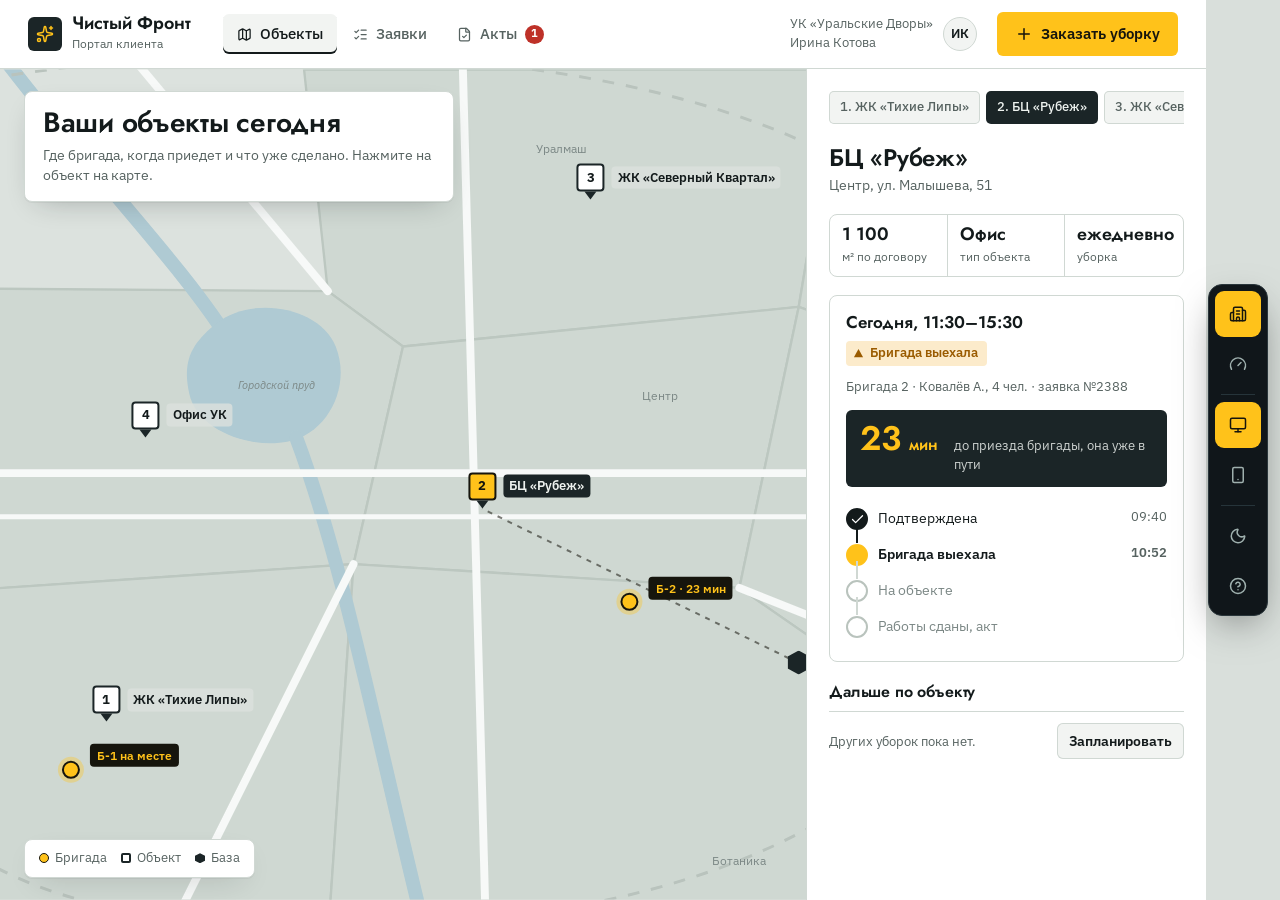
==== chisty-front/index.html @ 35109257 "Demo: Чистый Фронт (портал клиента и диспетчерская) Co-Authored-By: Claude Opus 5.5 <noreply@anthrop" ====
<!doctype html>
<html lang="ru">
<head>
<meta charset="utf-8">
<meta name="viewport" content="width=device-width,initial-scale=1,viewport-fit=cover">
<title>Чистый Фронт — портал и диспетчерская</title>
<meta name="description" content="Демо: портал клиента и диспетчерская клининговой компании. Данные вымышлены.">
<meta name="robots" content="noindex">
<link rel="preconnect" href="https://fonts.googleapis.com"><link rel="preconnect" href="https://fonts.gstatic.com" crossorigin>
<link rel="stylesheet" href="https://fonts.googleapis.com/css2?family=Jost:wght@400;500;600;700&family=IBM+Plex+Sans:wght@400;500;600;700&display=swap">
<style>
:root{
  --bg:#E6EAE7;--bg2:#D9DFDB;--surf:#FFFFFF;--surf2:#F2F4F2;--line:#D0D8D3;--line2:#B9C3BD;
  --ink:#131A1B;--ink2:#566260;--ink3:#7C8886;
  --brand:#1B2527;--brandInk:#EEF2EF;--brand2:#2A3638;
  --act:#FFC21A;--actH:#FFB000;--actInk:#16150D;
  --ok:#127A52;--okBg:#DDF1E7;--warn:#9A5B00;--warnBg:#FCEBCB;--bad:#BE3128;--badBg:#F9DFDC;--info:#2457C5;--infoBg:#DFE8FA;
  --land:#DCE2DE;--dist:#CFD8D2;--distLine:#BCC7C0;--water:#AFCAD3;--road:#F7F9F8;--pin:#1B2527;
  --sh:0 1px 0 rgba(19,26,27,.05),0 10px 30px -14px rgba(19,26,27,.32);
  --r:8px;--fd:'Jost','Trebuchet MS',system-ui,sans-serif;--fb:'IBM Plex Sans','Segoe UI',system-ui,sans-serif;
  color-scheme:light;
}
@media (prefers-color-scheme:dark){:root:not([data-theme="light"]){
  --bg:#0C1112;--bg2:#070A0B;--surf:#141B1D;--surf2:#1A2326;--line:#263235;--line2:#34434A;
  --ink:#E8EDEB;--ink2:#9BA8A6;--ink3:#73817F;--brand:#1E2A2D;--brandInk:#EEF2EF;--brand2:#2B393C;
  --okBg:#123527;--ok:#4FCB95;--warnBg:#3A2A0E;--warn:#F2B24B;--badBg:#3D1714;--bad:#FF7A70;--infoBg:#14254A;--info:#82A6FF;
  --land:#141D1F;--dist:#18232A;--distLine:#26343B;--water:#1D3D49;--road:#23323A;--pin:#E8EDEB;
  --sh:0 1px 0 rgba(0,0,0,.3),0 12px 30px -14px rgba(0,0,0,.7);color-scheme:dark}}
:root[data-theme="dark"]{
  --bg:#0C1112;--bg2:#070A0B;--surf:#141B1D;--surf2:#1A2326;--line:#263235;--line2:#34434A;
  --ink:#E8EDEB;--ink2:#9BA8A6;--ink3:#73817F;--brand:#1E2A2D;--brandInk:#EEF2EF;--brand2:#2B393C;
  --okBg:#123527;--ok:#4FCB95;--warnBg:#3A2A0E;--warn:#F2B24B;--badBg:#3D1714;--bad:#FF7A70;--infoBg:#14254A;--info:#82A6FF;
  --land:#141D1F;--dist:#18232A;--distLine:#26343B;--water:#1D3D49;--road:#23323A;--pin:#E8EDEB;
  --sh:0 1px 0 rgba(0,0,0,.3),0 12px 30px -14px rgba(0,0,0,.7);color-scheme:dark}
*{box-sizing:border-box}
html,body{margin:0;height:100%}
body{background:var(--bg2);color:var(--ink);font:400 15px/1.45 var(--fb);-webkit-font-smoothing:antialiased;font-variant-numeric:tabular-nums}
button,input,select,textarea{font:inherit;color:inherit}
button{cursor:pointer;border:0;background:none;padding:0}
.i{width:18px;height:18px;flex:none;stroke:currentColor;fill:none;stroke-width:2;stroke-linecap:round;stroke-linejoin:round}
.i.s{width:15px;height:15px}.i.l{width:22px;height:22px}
h1,h2,h3{font-family:var(--fd);font-weight:600;margin:0;letter-spacing:-.01em;text-wrap:balance}
:focus-visible{outline:2px solid var(--info);outline-offset:2px}

/* stage & frame */
.stage{position:fixed;inset:0;display:grid;place-items:center;background:var(--bg2)}
@media (min-width:761px){.stage{padding-right:74px}}
.app{position:relative;container-type:inline-size;background:var(--bg);overflow:hidden;display:grid;grid-template-rows:auto 1fr auto;width:100%;height:100%}
.stage.phone .app{width:390px;height:min(800px,calc(100vh - 40px));border-radius:38px;border:10px solid #0A0E0F;box-shadow:0 30px 80px -30px rgba(0,0,0,.6)}
.phcap{position:absolute;left:max(24px,calc(50% - 470px));top:50%;transform:translateY(-50%);width:230px;color:var(--ink2);font-size:14px;display:none}
.stage.phone .phcap{display:block}
.phcap b{display:block;font:600 22px/1.15 var(--fd);color:var(--ink);margin-bottom:8px}
@media (max-width:1100px){.phcap{display:none!important}}
.scr{overflow:auto;min-height:0;overscroll-behavior:contain}
.view{animation:fadeIn .22s ease both}
@keyframes fadeIn{from{opacity:0}to{opacity:1}}

/* header */
.hd{display:flex;align-items:center;gap:20px;padding:12px 28px;background:var(--surf);border-bottom:1px solid var(--line);min-width:0}
.logo{display:flex;align-items:center;gap:10px;min-width:0}
.logo .mk{width:34px;height:34px;border-radius:6px;background:var(--brand);color:var(--act);display:grid;place-items:center;flex:none}
.logo b{font:600 18px/1 var(--fd);display:block;white-space:nowrap}
.logo span{font-size:12px;color:var(--ink2);white-space:nowrap}
.nav{display:flex;gap:2px;margin-left:12px}
.nav button{padding:9px 14px;border-radius:6px;color:var(--ink2);font-weight:500;display:flex;gap:8px;align-items:center;transition:background .15s,color .15s}
.nav button:hover{background:var(--surf2);color:var(--ink)}
.nav button.on{color:var(--ink);background:var(--surf2);box-shadow:inset 0 -2px 0 var(--ink)}
.bdg{min-width:19px;height:19px;padding:0 5px;border-radius:10px;background:var(--bad);color:#fff;font-size:11px;font-weight:700;display:inline-grid;place-items:center}
.sp{flex:1}
.who{display:flex;align-items:center;gap:10px;font-size:13px;color:var(--ink2);white-space:nowrap}
.ava{width:34px;height:34px;border-radius:50%;background:var(--surf2);border:1px solid var(--line);display:grid;place-items:center;font-weight:600;color:var(--ink);font-size:13px}

/* buttons */
.btn{display:inline-flex;align-items:center;justify-content:center;gap:8px;min-height:44px;padding:0 18px;border-radius:6px;font-weight:600;transition:transform .12s,background .15s,box-shadow .15s;white-space:nowrap}
.btn:active{transform:scale(.97)}
.btn.y{background:var(--act);color:var(--actInk)}.btn.y:hover{background:var(--actH)}
.btn.d{background:var(--brand);color:var(--brandInk)}.btn.d:hover{background:var(--brand2)}
.btn.g{background:var(--surf2);color:var(--ink);box-shadow:inset 0 0 0 1px var(--line)}.btn.g:hover{box-shadow:inset 0 0 0 1px var(--line2)}
.btn.sm{min-height:36px;padding:0 12px;font-size:14px}
.btn[disabled]{opacity:.45;pointer-events:none}

/* status */
.st{display:inline-flex;align-items:center;gap:6px;font-size:13px;font-weight:600;padding:3px 9px 3px 7px;border-radius:4px;white-space:nowrap}
.st svg{width:11px;height:11px}
.st.new{background:var(--infoBg);color:var(--info)}.st.confirmed{background:var(--surf2);color:var(--ink);box-shadow:inset 0 0 0 1px var(--line)}
.st.enroute{background:var(--warnBg);color:var(--warn)}.st.onsite{background:var(--warnBg);color:var(--warn)}
.st.act{background:var(--badBg);color:var(--bad)}.st.closed{background:var(--okBg);color:var(--ok)}

/* portal: map split */
.pm{display:grid;grid-template-columns:minmax(0,1fr) 400px;height:100%;min-height:0}
.mapw{position:relative;min-width:0;overflow:hidden;background:var(--land)}
.maphd{position:absolute;left:24px;top:22px;right:24px;display:flex;gap:16px;align-items:flex-start;pointer-events:none}
.maphd .t{background:var(--surf);border:1px solid var(--line);border-radius:var(--r);padding:16px 18px;box-shadow:var(--sh);pointer-events:auto;max-width:430px}
.maphd h1{font-size:28px;line-height:1.1}
.maphd p{margin:6px 0 0;color:var(--ink2);font-size:14px}
.legend{position:absolute;left:24px;bottom:22px;display:flex;gap:14px;background:var(--surf);border:1px solid var(--line);border-radius:var(--r);padding:9px 14px;font-size:13px;color:var(--ink2);box-shadow:var(--sh)}
.legend i{display:inline-block;width:10px;height:10px;margin-right:6px;vertical-align:-1px}
.mapw{container-type:size}
.mapin{position:absolute;left:50%;top:50%;width:max(100cqw,calc(100cqh * 600 / 420));aspect-ratio:600/420;transform:translate(-50%,-50%)}
.mapin svg.map{position:absolute;inset:0;width:100%;height:100%}
.ovl{position:absolute;inset:0}
.dl{position:absolute;transform:translate(-50%,-50%);font-size:12px;color:var(--ink3);white-space:nowrap;pointer-events:none}
.dl.it{font-style:italic;font-size:11px}
.base{position:absolute;transform:translate(-11px,-50%);display:flex;align-items:center;gap:6px;font-size:12px;font-weight:600;color:var(--ink2);pointer-events:none}
.base i{width:22px;height:24px;background:var(--pin);clip-path:polygon(50% 0,100% 25%,100% 75%,50% 100%,0 75%,0 25%)}
.pin{position:absolute;transform:translate(-14px,-100%);display:flex;align-items:center;gap:7px;padding-bottom:8px}
.pin::after{content:"";position:absolute;left:8px;bottom:0;border:6px solid transparent;border-top:8px solid var(--pin);border-bottom:0}
.pin .sq{width:28px;height:28px;border-radius:4px;background:var(--surf);border:2px solid var(--pin);display:grid;place-items:center;font-weight:700;font-size:13px;transition:background .15s,transform .15s}
.pin:hover .sq{transform:translateY(-2px)}
.pin .lbl{font-size:13px;font-weight:600;color:var(--ink);background:color-mix(in srgb,var(--land) 80%,transparent);padding:2px 6px;border-radius:4px;white-space:nowrap}
.pin.on .sq{background:var(--act);border-color:#16150D;color:#16150D}
.pin.on .lbl{background:var(--brand);color:var(--brandInk)}
.intro .pin{animation:drop .5s var(--d) cubic-bezier(.2,1.4,.4,1) both}
@keyframes drop{from{opacity:0;transform:translate(-14px,calc(-100% - 18px))}to{opacity:1;transform:translate(-14px,-100%)}}
.brg{position:absolute;transform:translate(-50%,-50%);display:flex;align-items:center;gap:6px;transition:left 1s linear,top 1s linear;z-index:2;pointer-events:none}
.brg i{width:18px;height:18px;border-radius:50%;background:var(--act);border:2px solid #16150D;box-shadow:0 0 0 4px color-mix(in srgb,var(--act) 35%,transparent)}
.brg b{background:#16150D;color:#FFC21A;font-size:12px;font-weight:600;padding:3px 7px;border-radius:4px;white-space:nowrap;transform:translate(4px,-14px)}
.route{stroke:#16150D;stroke-width:2;stroke-dasharray:5 6;fill:none;opacity:.55}
:root[data-theme="dark"] .route{stroke:#FFC21A}
@media (prefers-color-scheme:dark){:root:not([data-theme="light"]) .route{stroke:#FFC21A}}
.side{background:var(--surf);border-left:1px solid var(--line);overflow:auto;min-height:0;padding:22px 22px 28px;display:flex;flex-direction:column;gap:18px}
.intro .side{animation:slideIn .6s .15s cubic-bezier(.2,.8,.2,1) both}
@keyframes slideIn{from{opacity:0;transform:translateX(24px)}to{opacity:1;transform:none}}
.objtabs{display:flex;gap:6px;overflow-x:auto;padding-bottom:2px;scrollbar-width:none}
.objtabs button{flex:none;padding:7px 11px;border-radius:5px;font-size:13px;font-weight:500;background:var(--surf2);color:var(--ink2);box-shadow:inset 0 0 0 1px var(--line)}
.objtabs button.on{background:var(--brand);color:var(--brandInk);box-shadow:none}
.ob h2{font-size:24px;line-height:1.15}
.ob .ad{color:var(--ink2);font-size:14px;margin-top:4px}
.facts{display:grid;grid-template-columns:repeat(3,minmax(0,1fr));border:1px solid var(--line);border-radius:var(--r);overflow:hidden}
.facts div{padding:10px 12px;border-right:1px solid var(--line)}.facts div:last-child{border-right:0}
.facts b{display:block;font:600 18px/1.1 var(--fd)}.facts span{font-size:12px;color:var(--ink2)}
.visit{border:1px solid var(--line);border-radius:var(--r);padding:16px}
.visit .top{display:flex;justify-content:space-between;align-items:center;gap:8px 10px;margin-bottom:12px;flex-wrap:wrap}
.visit .when{font:600 17px/1.2 var(--fd);white-space:nowrap}
.visit .brig{font-size:13px;color:var(--ink2);margin-bottom:14px}
.eta{display:flex;align-items:baseline;gap:8px;background:var(--brand);color:var(--brandInk);border-radius:6px;padding:12px 14px;margin-bottom:14px}
.eta b{font:600 34px/1 var(--fd);color:var(--act);white-space:nowrap}.eta em{font:600 16px var(--fd);font-style:normal;color:var(--act);margin-right:8px}.eta span{font-size:13px;opacity:.85}
.steps{list-style:none;margin:0;padding:0;display:grid;gap:0}
.steps li{display:grid;grid-template-columns:22px 1fr auto;gap:10px;align-items:start;padding:7px 0;position:relative;font-size:14px;color:var(--ink3)}
.steps li:not(:last-child)::before{content:"";position:absolute;left:10px;top:24px;bottom:-6px;width:2px;background:var(--line)}
.steps li .dt{width:22px;height:22px;border-radius:50%;border:2px solid var(--line2);background:var(--surf);display:grid;place-items:center}
.steps li.done{color:var(--ink)}.steps li.done .dt{background:var(--ink);border-color:var(--ink);color:var(--surf)}
.steps li.done:not(:last-child)::before{background:var(--ink)}
.steps li.cur{color:var(--ink);font-weight:600}.steps li.cur .dt{border-color:var(--act);background:var(--act)}
.steps li time{font-size:13px;color:var(--ink2)}
.up h3{font-size:16px;margin-bottom:8px}
.row{display:flex;align-items:center;gap:12px;padding:11px 0;border-top:1px solid var(--line);font-size:14px}
.row .gr{flex:1;min-width:0}.row .gr b{display:block;font-weight:600}.row .gr span{color:var(--ink2);font-size:13px}

/* tables & pages */
.pg{padding:28px;max-width:1180px;margin:0 auto;display:flex;flex-direction:column;gap:20px}
.pg h1{font-size:30px}
.pg .sub{color:var(--ink2);margin-top:4px}
.card{background:var(--surf);border:1px solid var(--line);border-radius:var(--r)}
.tbl{width:100%;border-collapse:collapse;font-size:14px}
.tbl th{text-align:left;font-weight:500;color:var(--ink2);font-size:13px;padding:12px 16px;border-bottom:1px solid var(--line)}
.tbl td{padding:13px 16px;border-bottom:1px solid var(--line);vertical-align:middle}
.tbl tr:last-child td{border-bottom:0}
.tbl tbody tr{transition:background .15s}.tbl tbody tr:hover{background:var(--surf2)}
.tbl .num{text-align:right;white-space:nowrap}
.tw{overflow-x:auto}
.flash{animation:flash 2s ease}
@keyframes flash{0%,40%{background:color-mix(in srgb,var(--act) 38%,transparent)}100%{background:transparent}}
.acts{display:grid;gap:12px}
.actc{display:grid;grid-template-columns:auto minmax(0,1fr) auto;gap:16px;align-items:center;padding:16px 18px}
.actc .ic{width:44px;height:52px;border:1.5px solid var(--line2);border-radius:4px;display:grid;place-items:center;color:var(--ink2);position:relative;background:var(--surf2)}
.actc .ic::after{content:"";position:absolute;right:-1.5px;top:-1.5px;border:7px solid transparent;border-right-color:var(--surf);border-top-color:var(--surf)}
.actc b{font-weight:600}.actc .m{font-size:13px;color:var(--ink2)}
.acta{display:flex;gap:8px;flex-wrap:wrap;justify-content:flex-end}

/* drawer & modal */
.ov{position:absolute;inset:0;z-index:40;background:rgba(10,14,15,.42);animation:fadeIn .2s both;display:flex;justify-content:flex-end}
.ov.closing{animation:fadeOut .2s both}
@keyframes fadeOut{to{opacity:0}}
.dr{width:min(560px,100%);height:100%;background:var(--surf);display:grid;grid-template-rows:auto 1fr auto;animation:drIn .32s cubic-bezier(.2,.8,.2,1) both}
.ov.closing .dr{animation:drOut .2s both}
@keyframes drIn{from{transform:translateX(40px);opacity:.4}to{transform:none;opacity:1}}
@keyframes drOut{to{transform:translateX(40px);opacity:0}}
.drh{display:flex;align-items:center;gap:12px;padding:18px 22px;border-bottom:1px solid var(--line)}
.drh h2{font-size:21px;flex:1}
.x{width:40px;height:40px;border-radius:6px;display:grid;place-items:center;color:var(--ink2)}.x:hover{background:var(--surf2)}
.drb{overflow:auto;padding:20px 22px;display:flex;flex-direction:column;gap:20px;min-height:0}
.drf{padding:14px 22px;border-top:1px solid var(--line);display:flex;gap:12px;align-items:center;background:var(--surf)}
.drf .tot{flex:1;min-width:0}.drf .tot b{font:600 24px/1 var(--fd);display:block}.drf .tot span{font-size:12px;color:var(--ink2)}
.prog{display:flex;gap:6px;padding:0 22px 0;margin-top:-1px}
.prog i{flex:1;height:3px;background:var(--line);border-radius:2px}.prog i.on{background:var(--ink)}
.fl{display:block;font-size:13px;font-weight:600;margin-bottom:8px}
.fl em{font-style:normal;font-weight:400;color:var(--ink2)}
.chips{display:flex;flex-wrap:wrap;gap:8px}
.chip{padding:9px 13px;border-radius:6px;background:var(--surf2);box-shadow:inset 0 0 0 1px var(--line);font-size:14px;font-weight:500;min-height:40px;transition:background .15s,box-shadow .15s}
.chip.on{background:var(--brand);color:var(--brandInk);box-shadow:none}
.chip small{display:block;font-size:12px;font-weight:400;opacity:.75}
.types{display:grid;grid-template-columns:repeat(auto-fill,minmax(150px,1fr));gap:10px}
.ty{text-align:left;border-radius:var(--r);overflow:hidden;box-shadow:inset 0 0 0 1px var(--line);background:var(--surf);transition:box-shadow .15s,transform .15s}
.ty:hover{transform:translateY(-2px)}
.ty.on{box-shadow:inset 0 0 0 2px var(--ink)}
.ty svg{display:block;width:100%;height:84px}
.ty div{padding:8px 10px 10px}.ty b{display:block;font-size:14px}.ty span{font-size:12px;color:var(--ink2)}
.inp{width:100%;min-height:44px;padding:10px 12px;border-radius:6px;border:1px solid var(--line2);background:var(--surf);font-size:16px}
.inp.err{border-color:var(--bad)}
.er{color:var(--bad);font-size:13px;margin-top:6px}
.arow{display:grid;grid-template-columns:130px 1fr;gap:12px;align-items:center}
input[type=range]{width:100%;accent-color:var(--ink)}
.chk{display:flex;align-items:center;gap:10px;padding:10px 12px;border-radius:6px;box-shadow:inset 0 0 0 1px var(--line);font-size:14px;cursor:pointer}
.chk input{width:18px;height:18px;accent-color:var(--ink)}
.chk span{flex:1}.chk em{font-style:normal;color:var(--ink2);font-size:13px}
.calc{background:var(--surf2);border-radius:var(--r);padding:12px 14px;font-size:13px;color:var(--ink2);display:grid;gap:4px}
.calc div{display:flex;justify-content:space-between;gap:10px}.calc b{color:var(--ink);font-weight:600}
.slots{display:grid;grid-template-columns:repeat(auto-fill,minmax(118px,1fr));gap:8px}
.slot{padding:10px;border-radius:6px;box-shadow:inset 0 0 0 1px var(--line);text-align:left;background:var(--surf);transition:background .15s}
.slot b{display:block;font:600 17px/1.1 var(--fd)}.slot span{font-size:12px;color:var(--ink2)}
.slot.on{background:var(--brand);color:var(--brandInk);box-shadow:none}.slot.on span{color:var(--brandInk);opacity:.8}
.slot.few span{color:var(--warn);font-weight:600}.slot.on.few span{color:var(--act)}
.sum{border:1px solid var(--line);border-radius:var(--r);padding:4px 14px}
.sum div{display:flex;justify-content:space-between;gap:12px;padding:9px 0;border-bottom:1px solid var(--line);font-size:14px}.sum div:last-child{border:0}
.sum span{color:var(--ink2)}.sum b{text-align:right}
.ok{display:grid;place-items:center;text-align:center;gap:10px;padding:30px 10px}
.ok .big{width:64px;height:64px;border-radius:50%;background:var(--okBg);color:var(--ok);display:grid;place-items:center;animation:pop .45s cubic-bezier(.2,1.5,.4,1) both}
@keyframes pop{from{transform:scale(.4);opacity:0}to{transform:none;opacity:1}}
.ok h2{font-size:24px}.ok p{color:var(--ink2);margin:0;max-width:360px}
.md{margin:auto;width:min(520px,calc(100% - 32px));max-height:calc(100% - 40px);background:var(--surf);border-radius:12px;display:grid;grid-template-rows:auto 1fr auto;overflow:hidden;animation:mdIn .26s cubic-bezier(.2,.8,.2,1) both}
.ov.center{justify-content:center;align-items:center}
@keyframes mdIn{from{transform:scale(.96) translateY(8px);opacity:0}to{transform:none;opacity:1}}
.works{display:grid;gap:6px}.works div{display:flex;gap:8px;align-items:center;font-size:14px}.works .i{color:var(--ok)}

/* toast */
.toast{position:absolute;left:50%;bottom:24px;z-index:60;transform:translateX(-50%);background:var(--brand);color:var(--brandInk);padding:12px 16px;border-radius:8px;display:flex;gap:10px;align-items:center;font-weight:500;box-shadow:var(--sh);animation:tin .25s both;max-width:calc(100% - 32px)}
.toast .i{color:var(--act)}
@keyframes tin{from{opacity:0;transform:translate(-50%,10px)}to{opacity:1;transform:translateX(-50%)}}

/* admin */
.adh{background:var(--brand);color:var(--brandInk);border-bottom:0}
.adh .logo span{color:color-mix(in srgb,var(--brandInk) 70%,transparent)}
.adh .logo .mk{background:var(--act);color:#16150D}
.adh .nav button{color:color-mix(in srgb,var(--brandInk) 72%,transparent)}
.adh .nav button:hover{background:var(--brand2);color:var(--brandInk)}
.adh .nav button.on{background:var(--brand2);color:var(--brandInk);box-shadow:inset 0 -2px 0 var(--act)}
.adh .who{color:color-mix(in srgb,var(--brandInk) 72%,transparent)}
.kpis{display:grid;grid-template-columns:repeat(4,minmax(0,1fr));gap:12px}
.kpi{padding:16px 18px}
.kpi span{font-size:13px;color:var(--ink2);display:flex;gap:7px;align-items:center}
.kpi b{display:block;font:600 32px/1.1 var(--fd);margin:8px 0 4px}
.kpi small{font-size:12px;font-weight:600}.kpi small.up{color:var(--ok)}.kpi small.dn{color:var(--bad)}
.kpi.main{background:var(--act);border-color:var(--act);color:#16150D}.kpi.main span,.kpi.main small{color:#16150D}
.two{display:grid;grid-template-columns:minmax(0,1fr) 340px;gap:16px;align-items:start}
.gc{padding:16px 18px 18px}
.gch{display:flex;align-items:center;gap:12px;margin-bottom:14px}
.gch h2{font-size:19px;flex:1}
.gantt{overflow-x:auto}
.gin{min-width:720px}
.gax{display:grid;grid-template-columns:150px 1fr;font-size:12px;color:var(--ink3)}
.gax .hrs{position:relative;height:20px}
.gax .hrs span{position:absolute;transform:translateX(-50%)}
.grow{display:grid;grid-template-columns:150px 1fr;align-items:stretch;border-top:1px solid var(--line);min-height:54px}
.grow .bn{padding:8px 10px 8px 0;font-size:13px}.grow .bn b{display:block;font-size:14px}.grow .bn span{color:var(--ink2);font-size:12px}
.gl{position:relative;background:repeating-linear-gradient(90deg,transparent 0,transparent calc(100%/12 - 1px),var(--line) calc(100%/12 - 1px),var(--line) calc(100%/12))}
.now{position:absolute;top:0;bottom:0;width:2px;background:var(--bad);z-index:2}
.now.lab::before{content:"11:00";position:absolute;top:-18px;left:50%;transform:translateX(-50%);font-size:11px;font-weight:700;color:var(--bad)}
.job{position:absolute;top:6px;bottom:6px;border-radius:5px;padding:5px 8px;font-size:12px;line-height:1.25;overflow:hidden;text-align:left;border-left:4px solid;transition:transform .15s,box-shadow .15s;transform-origin:left center}
.job:hover{transform:translateY(-1px);box-shadow:var(--sh);z-index:3}
.job b{display:block;font-weight:600;white-space:nowrap;overflow:hidden;text-overflow:ellipsis}.job span{white-space:nowrap;opacity:.8}
.job.confirmed{background:var(--surf2);border-color:var(--ink);color:var(--ink)}
.job.enroute,.job.onsite{background:var(--warnBg);border-color:var(--warn);color:var(--ink)}
.job.act,.job.closed{background:var(--okBg);border-color:var(--ok);color:var(--ink)}
.job.new{background:var(--infoBg);border-color:var(--info);color:var(--ink)}
.grow-in .job{animation:grow .6s cubic-bezier(.2,.8,.2,1) both}
@keyframes grow{from{transform:scaleX(0)}to{transform:none}}
.att{padding:16px 18px}
.att h2{font-size:19px;display:flex;align-items:center;gap:8px;margin-bottom:6px}
.ai{display:grid;grid-template-columns:auto minmax(0,1fr);gap:10px;padding:12px 0;border-top:1px solid var(--line);font-size:14px}
.ai .ic{width:32px;height:32px;border-radius:6px;display:grid;place-items:center}
.ai .ic.b{background:var(--infoBg);color:var(--info)}.ai .ic.r{background:var(--badBg);color:var(--bad)}.ai .ic.w{background:var(--warnBg);color:var(--warn)}
.ai b{font-weight:600;display:block}.ai span{color:var(--ink2);font-size:13px}
.ai .btn{margin-top:8px}
.board{display:grid;grid-template-columns:repeat(6,minmax(200px,1fr));gap:10px;overflow-x:auto;padding-bottom:6px}
.col{background:var(--surf2);border-radius:var(--r);padding:10px;min-width:0;display:flex;flex-direction:column;gap:8px}
.col h3{font-size:14px;font-family:var(--fb);font-weight:600;display:flex;justify-content:space-between;padding:2px 4px 4px}
.col h3 span{color:var(--ink2)}
.bc{background:var(--surf);border:1px solid var(--line);border-radius:6px;padding:10px 11px;text-align:left;font-size:13px;display:grid;gap:3px;transition:transform .15s,box-shadow .15s}
.bc:hover{transform:translateY(-2px);box-shadow:var(--sh)}
.bc b{font-size:14px}.bc span{color:var(--ink2)}
.bc .pr{display:flex;justify-content:space-between;margin-top:4px;color:var(--ink);font-weight:600}
.tar{display:grid;grid-template-columns:repeat(auto-fill,minmax(330px,1fr));gap:12px}
.tc{padding:14px;display:grid;grid-template-columns:96px 1fr;gap:12px;align-items:center}
.tc svg{width:96px;height:72px;border-radius:6px}
.tc>div{min-width:0}.tc b{display:block}.tc .tin{display:flex;align-items:center;gap:6px;margin-top:8px;flex-wrap:wrap}
.tc .tin .inp{width:96px;min-height:40px;font-size:15px}
.tc small{color:var(--ink2)}
.bopt{display:grid;gap:8px}
.bopt button{display:flex;align-items:center;gap:12px;padding:12px;border-radius:6px;box-shadow:inset 0 0 0 1px var(--line);text-align:left;transition:background .15s}
.bopt button:hover{background:var(--surf2)}
.bopt button b{display:block}.bopt button span{font-size:13px;color:var(--ink2)}
.bopt button.busy{opacity:.45;pointer-events:none}

/* demo console */
.pult{border:1px solid #2A363B;position:fixed;right:12px;top:50%;transform:translateY(-50%);z-index:100;display:flex;flex-direction:column;gap:4px;padding:6px;background:#10161A;border-radius:14px;box-shadow:0 14px 40px -12px rgba(0,0,0,.55)}
.pult button{width:46px;height:46px;border-radius:9px;color:#9FB0AE;display:grid;place-items:center;position:relative;transition:background .15s,color .15s}
.pult button:hover{background:#1E2A2F;color:#fff}
.pult button.on{background:#FFC21A;color:#16150D}
.pult hr{border:0;height:1px;background:#26343A;margin:3px 6px}
.pult button::after{content:attr(data-tip);position:absolute;right:56px;top:50%;transform:translateY(-50%);background:#10161A;color:#fff;font-size:12px;font-weight:500;padding:6px 9px;border-radius:6px;white-space:nowrap;opacity:0;pointer-events:none;transition:opacity .15s}
.pult button:hover::after{opacity:1}
.tour{position:fixed;right:76px;top:50%;transform:translateY(-50%);z-index:101;width:300px;background:#10161A;color:#E8EDEB;border-radius:12px;padding:16px 18px;font-size:14px;box-shadow:0 14px 40px -12px rgba(0,0,0,.6);animation:fadeIn .2s both}
.tour b{font:600 17px var(--fd);display:block;margin-bottom:8px}
.tour ol{margin:0;padding-left:18px;display:grid;gap:6px;color:#C3CFCD}
.tour p{margin:10px 0 0;font-size:12px;color:#8A9896}
.gear{display:none}
@media (max-width:760px){
  .pult{top:auto;bottom:auto;right:10px;top:10px;transform:none;flex-direction:row;display:none}
  .pult.open{display:flex;flex-direction:column;top:auto;bottom:134px;right:12px}
  .pult [data-a="dev"]{display:none}
  .pult button::after{display:none}
  .gear{display:grid;position:fixed;right:12px;bottom:82px;box-shadow:0 8px 24px -8px rgba(0,0,0,.6);z-index:101;width:44px;height:44px;border-radius:10px;background:#10161A;color:#FFC21A;place-items:center}
  .tour{right:10px;left:10px;width:auto;top:auto;bottom:16px;transform:none}
}
.stage.phone ~ .gear{display:none}
.gear[hidden]{display:none!important}

/* mobile layout via container */
.bnav{display:none}
@container (max-width:900px){
  .pm{grid-template-columns:minmax(0,1fr) 340px}
  .kpis{grid-template-columns:repeat(2,minmax(0,1fr))}
  .two{grid-template-columns:minmax(0,1fr)}
  .who span{display:none}
}
@container (max-width:760px){
  .tar{grid-template-columns:minmax(0,1fr)}
  .hd{padding:10px 16px;gap:10px}
  .hd .nav,.hd .who{display:none}
  .hd .btn.y .lb{display:none}
  .hd .btn.y{width:44px;padding:0}
  .bnav{display:grid;grid-template-columns:repeat(3,1fr);background:var(--surf);border-top:1px solid var(--line);padding:4px 6px 8px}
  .bnav.a4{grid-template-columns:repeat(4,1fr)}
  .bnav button{display:grid;justify-items:center;gap:2px;padding:6px 2px;font-size:11px;color:var(--ink2);font-weight:500;position:relative;min-height:48px}
  .bnav button.on{color:var(--ink)}
  .bnav button.on .i{color:var(--ink)}
  .bnav button.on::before{content:"";position:absolute;top:-4px;left:30%;right:30%;height:3px;background:var(--act);border-radius:0 0 3px 3px}
  .bnav .bdg{position:absolute;top:2px;left:calc(50% + 6px);height:16px;min-width:16px;font-size:10px}
  .pm{display:block;height:auto}
  .mapw{height:330px}
  .maphd{left:12px;right:12px;top:12px}
  .maphd .t{padding:10px 12px}
  .maphd{display:none}
  .legend{left:12px;bottom:10px;font-size:11px;gap:8px;padding:6px 9px}
  .side{border-left:0;padding:16px;overflow:visible}
  .pg{padding:16px;gap:14px}
  .pg h1{font-size:24px}
  .actc{grid-template-columns:auto minmax(0,1fr);padding:14px}
  .acta{grid-column:1/-1;justify-content:stretch}.acta .btn{flex:1}
  .kpi{padding:12px 14px}.kpi b{font-size:22px;white-space:nowrap}.kpi span{font-size:12px}.kpi small{font-size:11px}
  .gch span{display:none}
  .gax,.grow{grid-template-columns:92px 1fr}.grow .bn b{font-size:13px}
  .dr{width:100%;height:94%;margin-top:auto;border-radius:16px 16px 0 0;animation-name:shIn}
  .ov.closing .dr{animation-name:shOut}
  .ov{align-items:flex-end}
  .drb{padding:16px}.drh{padding:14px 16px}.drf{padding:12px 16px}
  .arow{grid-template-columns:1fr}
  .tbl.rsp thead{display:none}
  .tbl.rsp tr{display:grid;grid-template-columns:1fr auto;gap:2px 10px;padding:12px 14px;border-bottom:1px solid var(--line)}
  .tbl.rsp td{padding:0;border:0}
  .tbl.rsp td.hm{display:none}
  .gc,.att{padding:14px}
  .toast{bottom:76px}
  .board{grid-template-columns:repeat(6,minmax(220px,1fr))}
}
@keyframes shIn{from{transform:translateY(60px);opacity:.4}to{transform:none;opacity:1}}
@keyframes shOut{to{transform:translateY(60px);opacity:0}}
@media (prefers-reduced-motion:reduce){*,*::before,*::after{animation:none!important;transition:none!important}}
</style>
</head>
<body>
<svg width="0" height="0" style="position:absolute" aria-hidden="true"><symbol id="i-arrow-right" viewBox="0 0 24 24"><path d="M5 12h14" />
  <path d="m12 5 7 7-7 7" /></symbol><symbol id="i-bell" viewBox="0 0 24 24"><path d="M10.268 21a2 2 0 0 0 3.464 0" />
  <path d="M3.262 15.326A1 1 0 0 0 4 17h16a1 1 0 0 0 .74-1.673C19.41 13.956 18 12.499 18 8A6 6 0 0 0 6 8c0 4.499-1.411 5.956-2.738 7.326" /></symbol><symbol id="i-building-2" viewBox="0 0 24 24"><path d="M10 12h4" />
  <path d="M10 8h4" />
  <path d="M14 21v-3a2 2 0 0 0-4 0v3" />
  <path d="M6 10H4a2 2 0 0 0-2 2v7a2 2 0 0 0 2 2h16a2 2 0 0 0 2-2V9a2 2 0 0 0-2-2h-2" />
  <path d="M6 21V5a2 2 0 0 1 2-2h8a2 2 0 0 1 2 2v16" /></symbol><symbol id="i-calendar-days" viewBox="0 0 24 24"><path d="M8 2v3" />
  <path d="M16 2v3" />
  <rect x="3" y="3" width="18" height="18" rx="2" />
  <path d="M3 9h18" />
  <path d="M8 13h.01" />
  <path d="M12 13h.01" />
  <path d="M16 13h.01" />
  <path d="M8 17h.01" />
  <path d="M12 17h.01" />
  <path d="M16 17h.01" /></symbol><symbol id="i-check" viewBox="0 0 24 24"><path d="M20 6 9 17l-5-5" /></symbol><symbol id="i-chevron-left" viewBox="0 0 24 24"><path d="m15 18-6-6 6-6" /></symbol><symbol id="i-circle-check" viewBox="0 0 24 24"><circle cx="12" cy="12" r="10" />
  <path d="m16 9-5.5 5.5L8 12" /></symbol><symbol id="i-circle-help" viewBox="0 0 24 24"><circle cx="12" cy="12" r="10" />
  <path d="M9.09 9a3 3 0 0 1 5.83 1c0 2-3 3-3 3" />
  <path d="M12 17h.01" /></symbol><symbol id="i-file-check" viewBox="0 0 24 24"><path d="M6 22a2 2 0 0 1-2-2V4a2 2 0 0 1 2-2h8a2.4 2.4 0 0 1 1.704.706l3.588 3.588A2.4 2.4 0 0 1 20 8v12a2 2 0 0 1-2 2z" />
  <path d="M14 2v5a1 1 0 0 0 1 1h5" />
  <path d="m9 15 2 2 4-4" /></symbol><symbol id="i-gauge" viewBox="0 0 24 24"><path d="m12 14 4-4" />
  <path d="M3.34 19a10 10 0 1 1 17.32 0" /></symbol><symbol id="i-layout-grid" viewBox="0 0 24 24"><rect width="7" height="7" x="3" y="3" rx="1" />
  <rect width="7" height="7" x="14" y="3" rx="1" />
  <rect width="7" height="7" x="14" y="14" rx="1" />
  <rect width="7" height="7" x="3" y="14" rx="1" /></symbol><symbol id="i-list-checks" viewBox="0 0 24 24"><path d="M13 5h8" />
  <path d="M13 12h8" />
  <path d="M13 19h8" />
  <path d="m3 17 2 2 4-4" />
  <path d="m3 7 2 2 4-4" /></symbol><symbol id="i-map" viewBox="0 0 24 24"><path d="M14.106 5.553a2 2 0 0 0 1.788 0l3.659-1.83A1 1 0 0 1 21 4.619v12.764a1 1 0 0 1-.553.894l-4.553 2.277a2 2 0 0 1-1.788 0l-4.212-2.106a2 2 0 0 0-1.788 0l-3.659 1.83A1 1 0 0 1 3 19.381V6.618a1 1 0 0 1 .553-.894l4.553-2.277a2 2 0 0 1 1.788 0z" />
  <path d="M15 5.764v15" />
  <path d="M9 3.236v15" /></symbol><symbol id="i-map-pin" viewBox="0 0 24 24"><path d="M20 10c0 4.993-5.539 10.193-7.399 11.799a1 1 0 0 1-1.202 0C9.539 20.193 4 14.993 4 10a8 8 0 0 1 16 0" />
  <circle cx="12" cy="10" r="3" /></symbol><symbol id="i-monitor" viewBox="0 0 24 24"><rect width="20" height="14" x="2" y="3" rx="2" />
  <line x1="8" x2="16" y1="21" y2="21" />
  <line x1="12" x2="12" y1="17" y2="21" /></symbol><symbol id="i-moon" viewBox="0 0 24 24"><path d="M20.985 12.486a9 9 0 1 1-9.473-9.472c.405-.022.617.46.402.803a6 6 0 0 0 8.268 8.268c.344-.215.825-.004.803.401" /></symbol><symbol id="i-pen-line" viewBox="0 0 24 24"><path d="M13 21h8" />
  <path d="M21.174 6.812a1 1 0 0 0-3.986-3.987L3.842 16.174a2 2 0 0 0-.5.83l-1.321 4.352a.5.5 0 0 0 .623.622l4.353-1.32a2 2 0 0 0 .83-.497z" /></symbol><symbol id="i-plus" viewBox="0 0 24 24"><path d="M5 12h14" />
  <path d="M12 5v14" /></symbol><symbol id="i-repeat" viewBox="0 0 24 24"><path d="m17 2 4 4-4 4" />
  <path d="M3 11v-1a4 4 0 0 1 4-4h14" />
  <path d="m7 22-4-4 4-4" />
  <path d="M21 13v1a4 4 0 0 1-4 4H3" /></symbol><symbol id="i-settings-2" viewBox="0 0 24 24"><path d="M14 17H5" />
  <path d="M19 7h-9" />
  <circle cx="17" cy="17" r="3" />
  <circle cx="7" cy="7" r="3" /></symbol><symbol id="i-smartphone" viewBox="0 0 24 24"><rect width="14" height="20" x="5" y="2" rx="2" ry="2" />
  <path d="M12 18h.01" /></symbol><symbol id="i-sparkles" viewBox="0 0 24 24"><path d="M11.017 2.814a1 1 0 0 1 1.966 0l1.051 5.558a2 2 0 0 0 1.594 1.594l5.558 1.051a1 1 0 0 1 0 1.966l-5.558 1.051a2 2 0 0 0-1.594 1.594l-1.051 5.558a1 1 0 0 1-1.966 0l-1.051-5.558a2 2 0 0 0-1.594-1.594l-5.558-1.051a1 1 0 0 1 0-1.966l5.558-1.051a2 2 0 0 0 1.594-1.594z" />
  <path d="M20 2v4" />
  <path d="M22 4h-4" />
  <circle cx="4" cy="20" r="2" /></symbol><symbol id="i-sun" viewBox="0 0 24 24"><circle cx="12" cy="12" r="4" />
  <path d="M12 2v2" />
  <path d="M12 20v2" />
  <path d="m4.93 4.93 1.41 1.41" />
  <path d="m17.66 17.66 1.41 1.41" />
  <path d="M2 12h2" />
  <path d="M20 12h2" />
  <path d="m6.34 17.66-1.41 1.41" />
  <path d="m19.07 4.93-1.41 1.41" /></symbol><symbol id="i-tag" viewBox="0 0 24 24"><path d="M12.586 2.586A2 2 0 0 0 11.172 2H4a2 2 0 0 0-2 2v7.172a2 2 0 0 0 .586 1.414l8.704 8.704a2.426 2.426 0 0 0 3.42 0l6.58-6.58a2.426 2.426 0 0 0 0-3.42z" />
  <circle cx="7.5" cy="7.5" r=".5" fill="currentColor" /></symbol><symbol id="i-triangle-alert" viewBox="0 0 24 24"><path d="m21.73 18-8-14a2 2 0 0 0-3.48 0l-8 14A2 2 0 0 0 4 21h16a2 2 0 0 0 1.73-3" />
  <path d="M12 9v4" />
  <path d="M12 17h.01" /></symbol><symbol id="i-truck" viewBox="0 0 24 24"><path d="M14 18V6a2 2 0 0 0-2-2H4a2 2 0 0 0-2 2v11a1 1 0 0 0 1 1h2" />
  <path d="M15 18H9" />
  <path d="M19 18h2a1 1 0 0 0 1-1v-3.65a1 1 0 0 0-.22-.624l-3.48-4.35A1 1 0 0 0 17.52 8H14" />
  <circle cx="17" cy="18" r="2" />
  <circle cx="7" cy="18" r="2" /></symbol><symbol id="i-users" viewBox="0 0 24 24"><path d="M16 21v-2a4 4 0 0 0-4-4H6a4 4 0 0 0-4 4v2" />
  <path d="M16 3.128a4 4 0 0 1 0 7.744" />
  <path d="M22 21v-2a4 4 0 0 0-3-3.87" />
  <circle cx="9" cy="7" r="4" /></symbol><symbol id="i-wallet" viewBox="0 0 24 24"><path d="M19 7V4a1 1 0 0 0-1-1H5a2 2 0 0 0 0 4h15a1 1 0 0 1 1 1v4h-3a2 2 0 0 0 0 4h3a1 1 0 0 0 1-1v-2a1 1 0 0 0-1-1" />
  <path d="M3 5v14a2 2 0 0 0 2 2h15a1 1 0 0 0 1-1v-4" /></symbol><symbol id="i-x" viewBox="0 0 24 24"><path d="M18 6 6 18" />
  <path d="m6 6 12 12" /></symbol></svg>
<div class="stage" id="stage">
  <div class="phcap"><b>Так это выглядит на телефоне</b>Тот же портал и та же диспетчерская. Всё нажимается, данные общие с версией для ПК.</div>
  <div class="app" id="app"></div>
</div>
<button class="gear" data-g="gear" aria-label="Настройки демо"><svg class="i"><use href="#i-settings-2"/></svg></button>
<div class="pult" id="pult"></div>
<div id="tourw"></div>
<script>
(function(){
'use strict';
const ic=(n,c)=>'<svg class="i'+(c?' '+c:'')+'" aria-hidden="true"><use href="#i-'+n+'"/></svg>';
const esc=s=>String(s==null?'':s).replace(/[&<>"']/g,c=>({'&':'&amp;','<':'&lt;','>':'&gt;','"':'&quot;',"'":'&#39;'}[c]));
const rub=n=>Math.round(n).toLocaleString('ru-RU').replace(/,/g,' ')+' ₽';
const num=n=>Math.round(n).toLocaleString('ru-RU');
const hh=h=>{const m=Math.round((h%1)*60);return Math.floor(h)+':'+(m<10?'0':'')+m};
const DAYS=['Чт, 5 ноября','Пт, 6 ноября','Сб, 7 ноября','Пн, 9 ноября','Вт, 10 ноября'];
const DSHORT=['Сегодня','Пт 6','Сб 7','Пн 9','Вт 10'];
const NOW=11;

const TYPES=[
 {id:'office',name:'Офис',rate:42,speed:140,bg:'#FFE69A'},
 {id:'mop',name:'ЖК, места общего пользования',short:'ЖК, МОП',rate:26,speed:240,bg:'#BFE6D3'},
 {id:'retail',name:'Торговая площадь',rate:48,speed:170,bg:'#C9DBF6'},
 {id:'general',name:'Генеральная уборка',rate:95,speed:75,bg:'#F6CFC6'},
 {id:'renov',name:'После ремонта',rate:140,speed:55,bg:'#E3DCCB'}];
const FREQ=[{id:'once',name:'Разово',k:1},{id:'week',name:'Раз в неделю',k:.9,note:'−10%'},{id:'daily',name:'Ежедневно',k:.8,note:'−20%'}];
const EXTRAS=[{id:'win',name:'Мойка окон',fix:3500,h:1},{id:'carpet',name:'Химчистка ковролина',per:12,h:1},{id:'dez',name:'Дезинфекция',per:8,h:0},{id:'park',name:'Уборка паркинга',fix:6500,h:1}];
const BRIG=[{id:'b1',n:'Бригада 1',lead:'Сафина Г.',p:4},{id:'b2',n:'Бригада 2',lead:'Ковалёв А.',p:4},{id:'b3',n:'Бригада 3',lead:'Нуриев Р.',p:3},{id:'b4',n:'Бригада 4',lead:'Лаптева О.',p:4},{id:'b5',n:'Бригада 5',lead:'Мельник Д.',p:3}];
const BASE={x:500,y:300};
const OBJ=[
 {id:'o1',name:'ЖК «Тихие Липы»',addr:'Академический, ул. Краснолесья, 31',type:'mop',area:2400,x:150,y:330,contract:'еженедельно'},
 {id:'o2',name:'БЦ «Рубеж»',addr:'Центр, ул. Малышева, 51',type:'office',area:1100,x:340,y:222,contract:'ежедневно'},
 {id:'o3',name:'ЖК «Северный Квартал»',addr:'Уралмаш, ул. Победы, 18',type:'mop',area:3200,x:395,y:66,contract:'еженедельно'},
 {id:'o4',name:'Офис УК',addr:'ВИЗ, ул. Крауля, 44',type:'office',area:380,x:170,y:186,contract:'по заявке'}];
const ME='УК «Уральские Дворы»';
const CLIENTS=[
 {n:ME,objs:4,who:'Ирина Котова',m:14,rev:486300},
 {n:'Клиника «Здравмед»',objs:2,who:'Олег Санников',m:9,rev:212400},
 {n:'ТЦ «Мозаика»',objs:1,who:'Алла Бирюкова',m:11,rev:334800},
 {n:'ЖК «Солнечный берег»',objs:3,who:'УК «Берег»',m:8,rev:251600},
 {n:'БЦ «Квадрат»',objs:1,who:'Денис Ли',m:6,rev:118900}];

function priceOf(o){const t=TYPES.find(x=>x.id===o.type),f=FREQ.find(x=>x.id===o.freq)||FREQ[0];let base=o.area*t.rate*f.k,ex=0;(o.extras||[]).forEach(id=>{const e=EXTRAS.find(x=>x.id===id);ex+=e.fix||e.per*o.area});return {base,ex,total:Math.max(3000,Math.round((base+ex)/10)*10),t,f}}
function durOf(o){const t=TYPES.find(x=>x.id===o.type);let h=Math.ceil(o.area/t.speed);(o.extras||[]).forEach(id=>{h+=EXTRAS.find(x=>x.id===id).h});return Math.max(2,Math.min(8,h))}

const S={
 view:'portal',sub:'map',dev:'pc',sel:'o2',intro:true,
 reqs:[
  {id:'2386',cl:ME,obj:'o1',type:'mop',area:2400,freq:'week',extras:[],day:0,start:8,dur:6,b:'b1',st:'onsite',log:{confirmed:'вчера 16:20',enroute:'07:31',onsite:'07:58'}},
  {id:'2388',cl:ME,obj:'o2',type:'office',area:1100,freq:'daily',extras:[],day:0,start:11.5,dur:4,b:'b2',st:'enroute',log:{confirmed:'09:40',enroute:'10:52'}},
  {id:'2389',cl:ME,obj:'o4',type:'office',area:380,freq:'once',extras:['win'],day:0,start:15,dur:3,b:'b3',st:'confirmed',log:{confirmed:'10:15'}},
  {id:'2380',cl:ME,obj:'o3',type:'mop',area:3200,freq:'week',extras:['park'],day:-4,start:9,dur:6,b:'b4',st:'act',act:'АКТ-415',log:{}},
  {id:'2372',cl:ME,obj:'o1',type:'mop',area:2400,freq:'week',extras:[],day:-7,start:8,dur:6,b:'b1',st:'closed',act:'АКТ-409',signed:'Котова И.',log:{}},
  {id:'2390',cl:'Клиника «Здравмед»',on:'Клиника «Здравмед», ул. Белинского',type:'general',area:420,freq:'once',extras:['dez'],day:0,start:8,dur:3,b:'b2',st:'closed',act:'АКТ-418',signed:'Санников О.',log:{}},
  {id:'2391',cl:'ТЦ «Мозаика»',on:'ТЦ «Мозаика», 2 этаж',type:'retail',area:900,freq:'daily',extras:[],day:0,start:8.5,dur:5,b:'b3',st:'onsite',log:{}},
  {id:'2392',cl:'ЖК «Солнечный берег»',on:'ЖК «Солнечный берег», корп. 2',type:'mop',area:1800,freq:'week',extras:['win'],day:0,start:10,dur:5,b:'b4',st:'enroute',late:true,log:{}},
  {id:'2387',cl:'БЦ «Квадрат»',on:'БЦ «Квадрат», 4-7 этажи',type:'office',area:1300,freq:'daily',extras:[],day:0,start:16,dur:4,b:'b5',st:'confirmed',log:{}},
  {id:'2393',cl:'Клиника «Здравмед»',on:'Клиника «Здравмед», ул. Щорса',type:'general',area:380,freq:'once',extras:['dez'],day:1,start:9,dur:3,b:null,st:'new',ago:'35 мин',log:{}},
  {id:'2385',cl:'ЖК «Солнечный берег»',on:'ЖК «Солнечный берег», корп. 1',type:'mop',area:2100,freq:'week',extras:[],day:-3,start:9,dur:5,b:'b5',st:'act',act:'АКТ-416',log:{}}
 ],
 busy:{},travel:{'2388':{p:.38}},tariffEdits:{},form:null,modal:null,flash:null,toast:null,nextId:2394,tour:false,pultOpen:false,counted:{}
};
S.reqs.forEach(r=>{r.price=priceOf(r).total});
// background load on future days (other clients)
(function(){const pat=[[1,'b1',8,6],[1,'b2',13,5],[1,'b3',8,8],[1,'b4',9,4],[1,'b5',14,6],[2,'b1',9,5],[2,'b2',8,8],[2,'b4',12,6],[2,'b5',8,4],[2,'b3',15,5],[3,'b1',8,4],[3,'b2',10,6],[3,'b3',8,5],[3,'b4',14,6],[3,'b5',9,8],[4,'b1',12,6],[4,'b2',8,4],[4,'b3',10,6],[4,'b5',8,9],[4,'b4',8,3]];pat.forEach(p=>(S.busy[p[0]]=S.busy[p[0]]||[]).push({b:p[1],start:p[2],dur:p[3]}))})();

const obj=id=>OBJ.find(o=>o.id===id);
const tname=id=>TYPES.find(t=>t.id===id);
const brig=id=>BRIG.find(b=>b.id===id);
const where=r=>r.obj?obj(r.obj).name:r.on;
const mine=()=>S.reqs.filter(r=>r.cl===ME);
const STL={new:'Новая',confirmed:'Подтверждена',enroute:'Бригада выехала',onsite:'В работе',act:'Ждёт подписи акта',closed:'Закрыта'};
const SHP={new:'<svg viewBox="0 0 12 12"><circle cx="6" cy="6" r="4.5" fill="none" stroke="currentColor" stroke-width="2"/></svg>',
 confirmed:'<svg viewBox="0 0 12 12"><circle cx="6" cy="6" r="5" fill="currentColor"/></svg>',
 enroute:'<svg viewBox="0 0 12 12"><path d="M1 10 6 1l5 9z" fill="currentColor"/></svg>',
 onsite:'<svg viewBox="0 0 12 12"><path d="M6 1a5 5 0 1 0 0 10z" fill="currentColor"/><circle cx="6" cy="6" r="4.5" fill="none" stroke="currentColor" stroke-width="1.6"/></svg>',
 act:'<svg viewBox="0 0 12 12"><rect x="2" y="1" width="8" height="10" rx="1" fill="none" stroke="currentColor" stroke-width="2"/></svg>',
 closed:'<svg viewBox="0 0 12 12"><path d="M1.5 6.5 4.5 9.5 10.5 2.5" fill="none" stroke="currentColor" stroke-width="2.4"/></svg>'};
const stb=s=>'<span class="st '+s+'">'+SHP[s]+STL[s]+'</span>';
const ORDER=['new','confirmed','enroute','onsite','act','closed'];
function busyOn(day){const a=(S.busy[day]||[]).slice();S.reqs.forEach(r=>{if(r.day===day&&r.b)a.push({b:r.b,start:r.start,dur:r.dur})});return a}
function freeBrig(day,start,dur,except){const bz=busyOn(day);return BRIG.filter(b=>!bz.some(x=>x.b===b.id&&!(except&&x===except)&&x.start<start+dur&&start<x.start+x.dur))}
function slotsFor(day,dur){const out=[];for(let s=8;s+dur<=20;s++){if(day===0&&s<NOW+1)continue;const n=freeBrig(day,s,dur).length;if(n)out.push({s,n})}return out}
function gid(id){return S.reqs.find(r=>r.id===id)}

/* ---------- SVG art ---------- */
function art(t){
 const bg=TYPES.find(x=>x.id===t).bg;const ink='#1B2527';
 const A={
 office:'<rect x="22" y="18" width="52" height="34" rx="3" fill="#fff" stroke="'+ink+'" stroke-width="2.5"/><rect x="28" y="24" width="40" height="22" fill="#9BC4F0"/><path d="M48 52v10M36 64h24" stroke="'+ink+'" stroke-width="2.5"/><rect x="88" y="34" width="40" height="30" rx="3" fill="#fff" stroke="'+ink+'" stroke-width="2.5"/><path d="M96 44h24M96 52h16" stroke="'+ink+'" stroke-width="2.5"/><path d="M14 68h150" stroke="'+ink+'" stroke-width="2.5"/><path d="M140 22l3 7 7 3-7 3-3 7-3-7-7-3 7-3z" fill="'+ink+'"/>',
 mop:'<rect x="40" y="12" width="56" height="58" fill="#fff" stroke="'+ink+'" stroke-width="2.5"/><g fill="#7FC7A6"><rect x="48" y="20" width="10" height="9"/><rect x="63" y="20" width="10" height="9"/><rect x="78" y="20" width="10" height="9"/><rect x="48" y="35" width="10" height="9"/><rect x="63" y="35" width="10" height="9"/><rect x="78" y="35" width="10" height="9"/></g><rect x="60" y="52" width="16" height="18" fill="'+ink+'"/><rect x="104" y="30" width="34" height="40" fill="#fff" stroke="'+ink+'" stroke-width="2.5"/><path d="M112 40h18M112 50h18M112 60h18" stroke="#7FC7A6" stroke-width="4"/><path d="M14 70h150" stroke="'+ink+'" stroke-width="2.5"/>',
 retail:'<path d="M30 30h110l-8-14H38z" fill="#fff" stroke="'+ink+'" stroke-width="2.5"/><path d="M30 30q9 10 18 0 9 10 18 0 9 10 18 0 9 10 18 0 9 10 18 0 9 10 20 0" fill="#3D6FD6" stroke="'+ink+'" stroke-width="2.5"/><rect x="38" y="40" width="94" height="30" fill="#fff" stroke="'+ink+'" stroke-width="2.5"/><rect x="46" y="46" width="40" height="18" fill="#C9DBF6" stroke="'+ink+'" stroke-width="2"/><rect x="98" y="46" width="24" height="24" fill="'+ink+'"/><path d="M14 70h150" stroke="'+ink+'" stroke-width="2.5"/>',
 general:'<rect x="58" y="34" width="36" height="30" rx="8" fill="#fff" stroke="'+ink+'" stroke-width="2.5"/><circle cx="66" cy="66" r="5" fill="'+ink+'"/><circle cx="88" cy="66" r="5" fill="'+ink+'"/><path d="M94 42q22-4 26-26" fill="none" stroke="'+ink+'" stroke-width="3"/><rect x="112" y="8" width="18" height="10" rx="2" fill="#E0614E" stroke="'+ink+'" stroke-width="2"/><path d="M28 30l2.5 6 6 2.5-6 2.5-2.5 6-2.5-6-6-2.5 6-2.5zM140 46l2 5 5 2-5 2-2 5-2-5-5-2 5-2z" fill="'+ink+'"/><path d="M14 72h150" stroke="'+ink+'" stroke-width="2.5"/>',
 renov:'<rect x="34" y="16" width="44" height="18" rx="3" fill="#fff" stroke="'+ink+'" stroke-width="2.5"/><path d="M78 25h10v14H56v12" fill="none" stroke="'+ink+'" stroke-width="2.5"/><rect x="51" y="51" width="10" height="20" rx="2" fill="'+ink+'"/><path d="M100 70l12-28 12 28z" fill="#fff" stroke="'+ink+'" stroke-width="2.5"/><path d="M106 58h12" stroke="#C99A3C" stroke-width="4"/><circle cx="140" cy="30" r="5" fill="#C9B98F"/><circle cx="150" cy="44" r="3.5" fill="#C9B98F"/><circle cx="132" cy="48" r="3" fill="#C9B98F"/><path d="M14 72h150" stroke="'+ink+'" stroke-width="2.5"/>'};
 return '<svg viewBox="0 0 178 84" preserveAspectRatio="xMidYMid slice" aria-hidden="true"><rect width="178" height="84" fill="'+bg+'"/>'+A[t]+'</svg>';
}

/* ---------- map ---------- */
function mapSvg(){
 const d=[['Уралмаш','M250 0H520L500 120 300 140 262 112Z',380,40],['Эльмаш','M520 0H640V170L500 120Z',570,60],['ВИЗ','M-20 110 262 112 300 140 275 250-20 270Z',70,150],['Центр','M300 140 500 120 470 262 275 250Z',430,165],['Втузгородок','M500 120 640 170V380L470 262Z',575,215],['Академический','M-20 270 275 250 262 440H-20Z',70,400],['Ботаника','M275 250 470 262 640 380V440H262Z',470,400]];
 let s='<svg class="map" viewBox="0 0 600 420" preserveAspectRatio="none" aria-hidden="true"><rect x="-40" y="-20" width="700" height="480" fill="var(--land)"/>';
 d.forEach(x=>{s+='<path d="'+x[1]+'" fill="var(--dist)" stroke="var(--distLine)" stroke-width="1.2"/>'});
 s+='<path d="M95 -10C140 50 190 100 214 140" fill="none" stroke="var(--water)" stroke-width="7" stroke-linecap="round"/><path d="M206 128c18-14 52-8 60 12s-4 44-24 48-46-6-50-24 2-26 14-36z" fill="var(--water)"/><path d="M246 186C270 250 285 330 312 440" fill="none" stroke="var(--water)" stroke-width="7" stroke-linecap="round"/>';
 s+='<g stroke="var(--road)" stroke-width="4" fill="none" stroke-linecap="round"><path d="M-20 204H640"/><path d="M-20 226H640" stroke-width="2.5"/><path d="M330 -10 342 440"/><path d="M470 262 640 330"/><path d="M262 112 160 -10"/><path d="M180 440 275 250"/></g>';
 s+='<path d="M20 20C200-30 520-20 590 110S600 420 300 432 -10 330 20 20Z" fill="none" stroke="var(--line2)" stroke-width="1.5" stroke-dasharray="6 6"/>';
 mine().filter(r=>r.st==='enroute'&&r.day===0).forEach(r=>{const o=obj(r.obj);s+='<path class="route" vector-effect="non-scaling-stroke" d="M'+BASE.x+' '+BASE.y+' L'+o.x+' '+o.y+'"/>'});
 s+='</svg><div class="ovl">';
 const P=(x,y)=>'left:'+(x/6).toFixed(2)+'%;top:'+(y/4.2).toFixed(2)+'%';
 d.forEach(x=>{s+='<span class="dl" style="'+P(x[2],x[3])+'">'+x[0]+'</span>'});
 s+='<span class="dl it" style="'+P(236,160)+'">Городской пруд</span>';
 s+='<span class="base" style="'+P(BASE.x,BASE.y)+'"><i></i>База</span>';
 OBJ.forEach((o,i)=>{const on=o.id===S.sel;s+='<button class="pin'+(on?' on':'')+'" data-a="sel" data-id="'+o.id+'" style="'+P(o.x,o.y)+';--d:'+(i*.12)+'s" aria-label="'+esc(o.name)+'"><span class="sq">'+(i+1)+'</span><span class="lbl">'+esc(o.name)+'</span></button>'});
 mine().filter(r=>(r.st==='enroute'||r.st==='onsite')&&r.day===0).forEach(r=>{s+=brgSvg(r)});
 return '<div class="mapin">'+s+'</div></div>';
}
function brgPos(r){const o=obj(r.obj);if(r.st==='onsite')return {x:o.x+6,y:o.y+24};const p=(S.travel[r.id]||{p:0}).p;return {x:BASE.x+(o.x-BASE.x)*p,y:BASE.y+(o.y-BASE.y)*p}}
function eta(r){return Math.max(1,Math.round((1-((S.travel[r.id]||{p:0}).p))*38))}
function brgLab(r){const b=brig(r.b).n.replace('Бригада ','Б-');return r.st==='onsite'?b+' на месте':b+' · '+eta(r)+' мин'}
function brgSvg(r){const q=brgPos(r);return '<span class="brg" id="brg-'+r.id+'" style="left:'+(q.x/6).toFixed(2)+'%;top:'+(q.y/4.2).toFixed(2)+'%"><i></i><b>'+esc(brgLab(r))+'</b></span>'}

/* ---------- views: portal ---------- */
function hdPortal(){
 const nAct=mine().filter(r=>r.st==='act').length;
 const nav=[['map','Объекты','map'],['reqs','Заявки','list-checks'],['acts','Акты','file-check']];
 return '<header class="hd"><div class="logo"><div class="mk">'+ic('sparkles')+'</div><div><b>Чистый Фронт</b><span>Портал клиента</span></div></div><nav class="nav">'+nav.map(n=>'<button data-a="sub" data-v="'+n[0]+'" class="'+(S.sub===n[0]?'on':'')+'">'+ic(n[2],'s')+n[1]+(n[0]==='acts'&&nAct?'<span class="bdg">'+nAct+'</span>':'')+'</button>').join('')+'</nav><div class="sp"></div><div class="who"><span>'+ME+'<br>Ирина Котова</span><div class="ava">ИК</div></div><button class="btn y" data-a="order">'+ic('plus')+'<span class="lb">Заказать уборку</span></button></header>';
}
function bnavPortal(){const nAct=mine().filter(r=>r.st==='act').length;return '<nav class="bnav">'+[['map','Объекты','map'],['reqs','Заявки','list-checks'],['acts','Акты','file-check']].map(n=>'<button data-a="sub" data-v="'+n[0]+'" class="'+(S.sub===n[0]?'on':'')+'">'+ic(n[2])+n[1]+(n[0]==='acts'&&nAct?'<span class="bdg">'+nAct+'</span>':'')+'</button>').join('')+'</nav>'}

function vMap(){
 const o=obj(S.sel);const rs=mine().filter(r=>r.obj===o.id&&r.day>=0&&r.st!=='closed').sort((a,b)=>a.day-b.day||a.start-b.start);
 const cur=rs[0];
 let vis='<div class="visit"><div class="top"><div class="when">Ближайших уборок нет</div></div><button class="btn y" data-a="order" data-obj="'+o.id+'" style="width:100%">'+ic('plus')+'Заказать уборку</button></div>';
 if(cur){
  const b=cur.b?brig(cur.b):null;const k=ORDER.indexOf(cur.st);
  const stp=[['confirmed','Подтверждена'],['enroute','Бригада выехала'],['onsite','На объекте'],['act','Работы сданы, акт']];
  vis='<div class="visit"><div class="top"><div class="when">'+(cur.day===0?'Сегодня':DAYS[cur.day])+', '+hh(cur.start)+'–'+hh(cur.start+cur.dur)+'</div>'+stb(cur.st)+'</div>'
   +'<div class="brig">'+(b?b.n+' · '+b.lead+', '+b.p+' чел. · заявка №'+cur.id:'Диспетчер назначит бригаду · заявка №'+cur.id)+'</div>'
   +(cur.st==='enroute'?'<div class="eta"><b id="eta-'+cur.id+'">'+eta(cur)+'</b><em>мин</em><span>до приезда бригады, она уже в пути</span></div>':'')
   +'<ol class="steps">'+stp.map((x,i)=>{const ki=ORDER.indexOf(x[0]);const cls=k>ki?'done':k===ki?'cur':'';return '<li class="'+cls+'"><span class="dt">'+(k>ki?ic('check','s'):'')+'</span><span>'+x[1]+'</span><time>'+esc(cur.log[x[0]]||'')+'</time></li>'}).join('')+'</ol></div>';
 }
 const up=rs.slice(cur?1:0,4);
 const tabs='<div class="objtabs">'+OBJ.map((x,i)=>'<button data-a="sel" data-id="'+x.id+'" class="'+(x.id===S.sel?'on':'')+'">'+(i+1)+'. '+esc(x.name)+'</button>').join('')+'</div>';
 return '<div class="pm view'+(S.intro?' intro':'')+'"><div class="mapw">'+mapSvg()+'<div class="maphd"><div class="t"><h1>Ваши объекты сегодня</h1><p>Где бригада, когда приедет и что уже сделано. Нажмите на объект на карте.</p></div></div><div class="legend"><span><i style="background:var(--act);border:1.5px solid #16150D;border-radius:50%"></i>Бригада</span><span><i style="background:var(--surf);border:2px solid var(--pin);border-radius:2px"></i>Объект</span><span><i style="background:var(--pin);clip-path:polygon(50% 0,100% 25%,100% 75%,50% 100%,0 75%,0 25%)"></i>База</span></div></div>'
 +'<aside class="side">'+tabs+'<div class="ob"><h2>'+esc(o.name)+'</h2><div class="ad">'+esc(o.addr)+'</div></div><div class="facts"><div><b>'+num(o.area)+'</b><span>м² по договору</span></div><div><b>'+esc(tname(o.type).short||tname(o.type).name)+'</b><span>тип объекта</span></div><div><b>'+esc(o.contract)+'</b><span>уборка</span></div></div>'+vis
 +'<div class="up"><h3>Дальше по объекту</h3>'+(up.length?up.map(r=>'<div class="row" data-id="'+r.id+'"><div class="gr"><b>'+DAYS[r.day]+', '+hh(r.start)+'</b><span>'+esc(tname(r.type).name)+' · '+num(r.area)+' м²</span></div>'+stb(r.st)+'</div>').join(''):'<div class="row"><div class="gr"><span>Других уборок пока нет.</span></div><button class="btn g sm" data-a="order" data-obj="'+o.id+'">Запланировать</button></div>')+'</div></aside></div>';
}
function dayLbl(d){return d<0?(d===-7?'29 октября':d===-4?'1 ноября':'2 ноября'):DAYS[d]}
function vReqs(){
 const rs=mine().slice().sort((a,b)=>b.day-a.day||b.start-a.start||b.id-a.id);
 return '<div class="pg view"><div><h1>Заявки</h1><div class="sub">Все уборки по вашим объектам. Статус меняет диспетчер, вы видите его сразу.</div></div><div class="card tw"><table class="tbl rsp"><thead><tr><th>№</th><th>Объект</th><th>Когда</th><th>Бригада</th><th>Статус</th><th class="num">Сумма</th></tr></thead><tbody>'
 +rs.map(r=>'<tr data-id="'+r.id+'" class="'+(S.flash===r.id?'flash':'')+'"><td class="hm">'+r.id+'</td><td><b>'+esc(where(r))+'</b><br><span style="color:var(--ink2);font-size:13px">'+esc(tname(r.type).name)+', '+num(r.area)+' м²</span></td><td>'+dayLbl(r.day)+', '+hh(r.start)+'</td><td class="hm">'+(r.b?brig(r.b).n:'—')+'</td><td>'+stb(r.st)+'</td><td class="num"><b>'+rub(r.price)+'</b></td></tr>').join('')+'</tbody></table></div></div>';
}
function vActs(){
 const rs=mine().filter(r=>r.act).sort((a,b)=>(a.st==='act'?0:1)-(b.st==='act'?0:1)||b.day-a.day);
 return '<div class="pg view"><div><h1>Акты выполненных работ</h1><div class="sub">Подписываются здесь, без бумаги. Подписанный акт сразу виден диспетчеру и бухгалтерии.</div></div><div class="acts">'
 +rs.map(r=>'<div class="card actc '+(S.flash===r.id?'flash':'')+'"><div class="ic">'+ic('file-check')+'</div><div><b>'+esc(r.act)+' · '+esc(where(r))+'</b><div class="m">'+dayLbl(r.day)+' · '+esc(tname(r.type).name)+', '+num(r.area)+' м² · '+rub(r.price)+'</div><div style="margin-top:6px">'+(r.st==='act'?stb('act'):stb('closed')+' <span class="m">подписал '+esc(r.signed)+'</span>')+'</div></div><div class="acta">'+(r.st==='act'?'<button class="btn y" data-a="sign" data-id="'+r.id+'">'+ic('pen-line')+'Подписать</button>':'')+'<button class="btn g" data-a="repeat" data-id="'+r.id+'">'+ic('repeat')+'Повторить</button></div></div>').join('')+'</div></div>';
}

/* ---------- views: admin ---------- */
function hdAdmin(){
 const nav=[['today','Сегодня','gauge'],['board','Заявки','layout-grid'],['clients','Клиенты','users'],['tariffs','Тарифы','tag']];
 const nNew=S.reqs.filter(r=>r.st==='new').length;
 return '<header class="hd adh"><div class="logo"><div class="mk">'+ic('sparkles')+'</div><div><b>Чистый Фронт</b><span>Диспетчерская</span></div></div><nav class="nav">'+nav.map(n=>'<button data-a="sub" data-v="'+n[0]+'" class="'+(S.sub===n[0]?'on':'')+'">'+ic(n[2],'s')+n[1]+(n[0]==='board'&&nNew?'<span class="bdg">'+nNew+'</span>':'')+'</button>').join('')+'</nav><div class="sp"></div><div class="who"><span>Чт, 5 ноября · 11:00<br>Лариса, диспетчер</span><div class="ava" style="background:var(--brand2);border-color:var(--brand2);color:var(--brandInk)">ЛМ</div></div></header>';
}
function bnavAdmin(){const nNew=S.reqs.filter(r=>r.st==='new').length;return '<nav class="bnav a4">'+[['today','Сегодня','gauge'],['board','Заявки','layout-grid'],['clients','Клиенты','users'],['tariffs','Тарифы','tag']].map(n=>'<button data-a="sub" data-v="'+n[0]+'" class="'+(S.sub===n[0]?'on':'')+'">'+ic(n[2])+n[1]+(n[0]==='board'&&nNew?'<span class="bdg">'+nNew+'</span>':'')+'</button>').join('')+'</nav>'}
function kpiVals(){
 const today=S.reqs.filter(r=>r.day===0);
 const bh=busyOn(0).reduce((a,x)=>a+x.dur,0);
 const week=S.reqs.filter(r=>r.day>-7).reduce((a,r)=>a+r.price,0)+584200;
 return {cnt:today.length,rev:week,load:Math.round(bh/(BRIG.length*12)*100),acts:S.reqs.filter(r=>r.st==='act').length};
}
function vToday(){
 const k=kpiVals();
 const hrs=[8,10,12,14,16,18,20].map(h=>'<span style="left:'+((h-8)/12*100)+'%">'+h+':00</span>').join('');
 const rows=BRIG.map(b=>{const js=S.reqs.filter(r=>r.day===0&&r.b===b.id);return '<div class="grow"><div class="bn"><b>'+b.n+'</b><span>'+b.lead+', '+b.p+' чел.</span></div><div class="gl">'+'<div class="now'+(b.id==='b1'?' lab':'')+'" style="left:'+((NOW-8)/12*100)+'%"></div>'+js.map(r=>'<button class="job '+r.st+(S.flash===r.id?' flash':'')+'" data-a="req" data-id="'+r.id+'" style="left:'+((r.start-8)/12*100)+'%;width:calc('+(r.dur/12*100)+'% - 3px)"><b>'+esc(where(r))+'</b><span>'+hh(r.start)+'–'+hh(r.start+r.dur)+' · '+STL[r.st]+'</span></button>').join('')+'</div></div>'}).join('');
 const att=[];
 S.reqs.filter(r=>r.st==='new').forEach(r=>att.push('<div class="ai"><div class="ic b">'+ic('bell','s')+'</div><div><b>Новая заявка №'+r.id+(r.ago?', ждёт '+r.ago:'')+'</b><span>'+esc(where(r))+' · '+(r.day===0?'сегодня':DAYS[r.day])+' '+hh(r.start)+' · '+rub(r.price)+'</span><br><button class="btn y sm" data-a="req" data-id="'+r.id+'">Назначить бригаду</button></div></div>'));
 S.reqs.filter(r=>r.late&&r.st==='enroute').forEach(r=>att.push('<div class="ai"><div class="ic w">'+ic('triangle-alert','s')+'</div><div><b>Опоздание 40 мин: '+esc(where(r))+'</b><span>'+brig(r.b).n+' выехала позже плана. Клиент предупреждён в 10:20.</span><br><button class="btn g sm" data-a="req" data-id="'+r.id+'">Открыть</button></div></div>'));
 S.reqs.filter(r=>r.st==='act').forEach(r=>att.push('<div class="ai"><div class="ic r">'+ic('file-check','s')+'</div><div><b>'+esc(r.act)+' не подписан '+(-r.day)+' дн.</b><span>'+esc(r.cl)+' · '+rub(r.price)+'</span><br><button class="btn g sm" data-a="remind" data-id="'+r.id+'">Напомнить клиенту</button></div></div>'));
 return '<div class="pg view" style="max-width:1320px"><div class="kpis">'
 +'<div class="card kpi main"><span>'+ic('calendar-days','s')+'Уборок сегодня</span><b data-count="'+k.cnt+'">'+k.cnt+'</b><small>+2 к прошлому четвергу</small></div>'
 +'<div class="card kpi"><span>'+ic('wallet','s')+'Выручка за 7 дней</span><b data-count="'+k.rev+'" data-rub="1">'+rub(k.rev)+'</b><small class="up">+9% к прошлой неделе</small></div>'
 +'<div class="card kpi"><span>'+ic('gauge','s')+'Загрузка бригад</span><b data-count="'+k.load+'" data-pct="1">'+k.load+'%</b><small class="up">+6 п.п. к среднему</small></div>'
 +'<div class="card kpi"><span>'+ic('file-check','s')+'Актов без подписи</span><b data-count="'+k.acts+'">'+k.acts+'</b><small class="dn">'+(k.acts?'деньги ждут подписи':'всё подписано')+'</small></div></div>'
 +'<div class="two"><div class="card gc"><div class="gch"><h2>Бригады сегодня</h2><span style="font-size:13px;color:var(--ink2)">нажмите на уборку, чтобы сменить статус</span></div><div class="gantt"><div class="gin'+(S.counted.today?'':' grow-in')+'"><div class="gax"><span></span><div class="hrs">'+hrs+'</div></div>'+rows+'</div></div></div>'
 +'<div class="card att"><h2>Требует внимания <span class="bdg">'+att.length+'</span></h2>'+(att.join('')||'<div class="ai"><div class="ic b">'+ic('circle-check','s')+'</div><div><b>Всё спокойно</b><span>Новых заявок и просрочек нет.</span></div></div>')+'</div></div></div>';
}
function vBoard(){
 const cols=ORDER.map(s=>{const rs=S.reqs.filter(r=>r.st===s).sort((a,b)=>a.day-b.day||a.start-b.start);return '<div class="col"><h3>'+STL[s]+'<span>'+rs.length+'</span></h3>'+rs.map(r=>'<button class="bc'+(S.flash===r.id?' flash':'')+'" data-a="req" data-id="'+r.id+'"><span>№'+r.id+' · '+(r.day===0?'сегодня':dayLbl(r.day))+' '+hh(r.start)+'</span><b>'+esc(where(r))+'</b><span>'+esc(r.cl)+'</span><span class="pr"><span>'+(r.b?brig(r.b).n:'без бригады')+'</span>'+rub(r.price)+'</span></button>').join('')+'</div>'}).join('');
 return '<div class="pg view" style="max-width:1400px"><div><h1>Заявки по статусам</h1><div class="sub">Откройте карточку, чтобы назначить бригаду или передвинуть статус. Клиент видит изменения в портале.</div></div><div class="board">'+cols+'</div></div>';
}
function vClients(){
 return '<div class="pg view"><div><h1>Клиенты</h1><div class="sub">Управляющие компании, офисы и торговые центры на договоре.</div></div><div class="card tw"><table class="tbl rsp"><thead><tr><th>Клиент</th><th>Контакт</th><th class="num">Объекты</th><th class="num">Уборок в месяц</th><th class="num">Выручка за месяц</th><th>Акты</th></tr></thead><tbody>'
 +CLIENTS.map(c=>{const ua=S.reqs.filter(r=>r.cl===c.n&&r.st==='act').length;return '<tr><td><b>'+esc(c.n)+'</b></td><td class="hm">'+esc(c.who)+'</td><td class="num hm">'+c.objs+'</td><td class="num hm">'+c.m+'</td><td class="num"><b>'+rub(c.rev)+'</b></td><td>'+(ua?'<span class="st act">'+SHP.act+ua+' без подписи</span>':'<span class="st closed">'+SHP.closed+'подписаны</span>')+'</td></tr>'}).join('')+'</tbody></table></div></div>';
}
function vTariffs(){
 return '<div class="pg view"><div><h1>Тарифы за м²</h1><div class="sub">Новая цена сразу попадает в калькулятор портала. Допустимо от 5 до 500 ₽ за м².</div></div><div class="tar">'
 +TYPES.map(t=>{const e=S.tariffEdits[t.id];const v=e!=null?e:t.rate;const bad=e!=null&&!(+e>=5&&+e<=500);return '<div class="card tc"><div>'+art(t.id)+'</div><div><b>'+esc(t.name)+'</b><small>скорость '+t.speed+' м²/ч на бригаду</small><div class="tin"><input class="inp'+(bad?' err':'')+'" id="tf-'+t.id+'" data-f="tariff" data-id="'+t.id+'" inputmode="numeric" value="'+esc(v)+'" aria-label="Тариф '+esc(t.name)+'"><span>₽/м²</span><button class="btn d sm" data-a="saveT" data-id="'+t.id+'">Сохранить</button></div>'+(bad?'<div class="er">От 5 до 500 ₽</div>':'')+'</div></div>'}).join('')+'</div></div>';
}

/* ---------- drawers ---------- */
function newForm(pre){const o=obj(pre&&pre.obj||S.sel);return {step:1,obj:o.id,type:pre&&pre.type||o.type,area:pre&&pre.area||o.area,freq:pre&&pre.freq||'once',extras:(pre&&pre.extras||[]).slice(),day:1,start:null,name:'Ирина Котова',phone:'+7 900 000-00-00',note:'',err:{}}}
function drOrder(){
 const f=S.form;const P=priceOf(f);const dur=durOf(f);
 let body='',foot='';
 if(f.step===1){
  body='<div><span class="fl">Объект</span><div class="chips">'+OBJ.map(o=>'<button class="chip'+(f.obj===o.id?' on':'')+'" data-a="f" data-k="obj" data-v="'+o.id+'">'+esc(o.name)+'<small>'+num(o.area)+' м²</small></button>').join('')+'</div></div>'
  +'<div><span class="fl">Что за уборка</span><div class="types">'+TYPES.map(t=>'<button class="ty'+(f.type===t.id?' on':'')+'" data-a="f" data-k="type" data-v="'+t.id+'">'+art(t.id)+'<div><b>'+esc(t.short||t.name)+'</b><span>'+t.rate+' ₽ за м²</span></div></button>').join('')+'</div></div>'
  +'<div><span class="fl">Площадь <em>м²</em></span><div class="arow"><input class="inp'+(f.err.area?' err':'')+'" id="f-area" data-f="area" inputmode="numeric" value="'+esc(f.area)+'"><input type="range" id="f-range" data-f="area" min="50" max="5000" step="10" value="'+esc(Math.min(5000,Math.max(50,+f.area||50)))+'" aria-label="Площадь"></div>'+(f.err.area?'<div class="er">'+f.err.area+'</div>':'')+'</div>'
  +'<div><span class="fl">Как часто</span><div class="chips">'+FREQ.map(x=>'<button class="chip'+(f.freq===x.id?' on':'')+'" data-a="f" data-k="freq" data-v="'+x.id+'">'+x.name+(x.note?'<small>'+x.note+' за визит</small>':'')+'</button>').join('')+'</div></div>'
  +'<div><span class="fl">Дополнительно</span><div style="display:grid;gap:8px">'+EXTRAS.map(e=>'<label class="chk"><input type="checkbox" data-f="extra" value="'+e.id+'"'+(f.extras.includes(e.id)?' checked':'')+'><span>'+e.name+'</span><em>'+(e.fix?rub(e.fix):'+'+e.per+' ₽/м²')+'</em></label>').join('')+'</div></div>'
  +'<div class="calc" id="calcbox">'+calcRows(f)+'</div>';
  foot='<div class="tot"><b id="ptot">'+rub(P.total)+'</b><span id="pdur">примерно '+dur+' ч работы бригады</span></div><button class="btn y" data-a="next">Выбрать время'+ic('arrow-right','s')+'</button>';
 }else if(f.step===2){
  const sl=slotsFor(f.day,dur);
  body='<div><span class="fl">День</span><div class="chips">'+DSHORT.map((d,i)=>{const n=slotsFor(i,dur).length;return '<button class="chip'+(f.day===i?' on':'')+'" data-a="f" data-k="day" data-v="'+i+'"'+(n?'':' disabled style="opacity:.4"')+'>'+d+'<small>'+(n?n+' окон':'занято')+'</small></button>'}).join('')+'</div></div>'
  +'<div><span class="fl">Начало <em>· уборка займёт '+dur+' ч, окна посчитаны по свободным бригадам</em></span>'+(sl.length?'<div class="slots">'+sl.map(x=>'<button class="slot'+(f.start===x.s?' on':'')+(x.n===1?' few':'')+'" data-a="f" data-k="start" data-v="'+x.s+'"><b>'+hh(x.s)+'–'+hh(x.s+dur)+'</b><span>'+(x.n===1?'осталась 1 бригада':'свободно '+x.n+' бригады')+'</span></button>').join('')+'</div>':'<p style="color:var(--ink2)">На этот день окон нет, выберите другой.</p>')+(f.err.start?'<div class="er">'+f.err.start+'</div>':'')+'</div>';
  foot='<button class="btn g" data-a="back">'+ic('chevron-left','s')+'Назад</button><div class="tot" style="text-align:right"><b>'+rub(P.total)+'</b><span>'+DSHORT[f.day]+(f.start!=null?', '+hh(f.start):'')+'</span></div><button class="btn y" data-a="next"'+(f.start==null?' disabled':'')+'>Дальше'+ic('arrow-right','s')+'</button>';
 }else if(f.step===3){
  const o=obj(f.obj);
  body='<div class="sum"><div><span>Объект</span><b>'+esc(o.name)+'</b></div><div><span>Уборка</span><b>'+esc(tname(f.type).name)+', '+num(f.area)+' м²</b></div><div><span>Когда</span><b>'+DAYS[f.day]+', '+hh(f.start)+'–'+hh(f.start+dur)+'</b></div><div><span>Периодичность</span><b>'+FREQ.find(x=>x.id===f.freq).name+'</b></div>'+(f.extras.length?'<div><span>Дополнительно</span><b>'+f.extras.map(id=>EXTRAS.find(e=>e.id===id).name).join(', ')+'</b></div>':'')+'<div><span>Сумма</span><b>'+rub(P.total)+'</b></div></div>'
  +'<div><span class="fl">Кто встретит бригаду</span><input class="inp'+(f.err.name?' err':'')+'" id="f-name" data-f="name" value="'+esc(f.name)+'" autocomplete="name">'+(f.err.name?'<div class="er">'+f.err.name+'</div>':'')+'</div>'
  +'<div><span class="fl">Телефон</span><input class="inp'+(f.err.phone?' err':'')+'" id="f-phone" data-f="phone" value="'+esc(f.phone)+'" inputmode="tel" autocomplete="tel">'+(f.err.phone?'<div class="er">'+f.err.phone+'</div>':'')+'</div>'
  +'<div><span class="fl">Комментарий для бригады <em>необязательно</em></span><textarea class="inp" id="f-note" data-f="note" rows="2" maxlength="300" placeholder="Например: ключи у охраны, вход со двора">'+esc(f.note)+'</textarea></div>';
  foot='<button class="btn g" data-a="back">'+ic('chevron-left','s')+'Назад</button><div class="sp"></div><button class="btn y" data-a="send">'+ic('check','s')+'Отправить заявку</button>';
 }else{
  body='<div class="ok"><div class="big">'+ic('check','l')+'</div><h2>Заявка №'+esc(f.done)+' отправлена</h2><p>Диспетчер подтвердит её и назначит бригаду. Статус появится в разделе «Заявки», а в день уборки бригада будет видна на карте.</p></div>';
  foot='<button class="btn g" data-a="close">Готово</button><div class="sp"></div><button class="btn d" data-a="toAdmin">'+ic('monitor','s')+'Открыть в диспетчерской</button>';
 }
 return '<div class="ov" data-a="ovclose"><div class="dr" role="dialog" aria-modal="true" aria-label="Заказать уборку"><div><div class="drh"><h2>'+(f.step<4?'Заказать уборку':'Готово')+'</h2><button class="x" data-a="close" aria-label="Закрыть">'+ic('x')+'</button></div>'+(f.step<4?'<div class="prog">'+[1,2,3].map(i=>'<i class="'+(i<=f.step?'on':'')+'"></i>').join('')+'</div>':'')+'</div><div class="drb">'+body+'</div><div class="drf">'+foot+'</div></div></div>';
}
function calcRows(f){const P=priceOf(f);return '<div><span>'+num(f.area)+' м² × '+P.t.rate+' ₽'+(P.f.k<1?' × '+String(P.f.k).replace('.',','):'')+'</span><b>'+rub(P.base)+'</b></div>'+(P.ex?'<div><span>Дополнительно</span><b>'+rub(P.ex)+'</b></div>':'')+(P.total===3000?'<div><span>Минимальный заказ</span><b>3 000 ₽</b></div>':'')}
function drReq(){
 const r=gid(S.modal.id);const P=priceOf(r);
 let act='';
 if(r.st==='new'){
  const fb=freeBrig(r.day,r.start,r.dur);
  act='<div><span class="fl">Назначить бригаду на '+(r.day===0?'сегодня':DAYS[r.day])+', '+hh(r.start)+'–'+hh(r.start+r.dur)+'</span><div class="bopt">'+BRIG.map(b=>{const ok=fb.includes(b);return '<button class="'+(ok?'':'busy')+'" data-a="assign" data-id="'+r.id+'" data-b="'+b.id+'"'+(ok?'':' disabled')+'>'+ic('users')+'<div><b>'+b.n+' · '+b.lead+'</b><span>'+b.p+' чел. · '+(ok?'свободна в это время':'занята')+'</span></div></button>'}).join('')+'</div></div>';
 }else if(r.st!=='closed'){
  const nx={confirmed:['enroute','Бригада выехала','truck'],enroute:['onsite','Бригада на объекте','map-pin'],onsite:['act','Работы сданы, выставить акт','file-check']}[r.st];
  act=nx?'<button class="btn y" data-a="adv" data-id="'+r.id+'" data-v="'+nx[0]+'" style="width:100%">'+ic(nx[2],'s')+nx[1]+'</button>':'<div class="calc"><div><span>Акт '+esc(r.act)+' отправлен клиенту в портал</span></div></div><button class="btn g" data-a="remind" data-id="'+r.id+'">'+ic('bell','s')+'Напомнить о подписи</button>';
 }
 const body='<div class="sum"><div><span>Клиент</span><b>'+esc(r.cl)+'</b></div><div><span>Объект</span><b>'+esc(where(r))+'</b></div><div><span>Уборка</span><b>'+esc(tname(r.type).name)+', '+num(r.area)+' м²</b></div><div><span>Когда</span><b>'+(r.day===0?'Сегодня':dayLbl(r.day))+', '+hh(r.start)+'–'+hh(r.start+r.dur)+'</b></div><div><span>Бригада</span><b>'+(r.b?brig(r.b).n+', '+brig(r.b).lead:'не назначена')+'</b></div><div><span>Сумма</span><b>'+rub(r.price)+'</b></div><div><span>Статус</span><b>'+stb(r.st)+'</b></div></div>'+(r.note?'<div class="calc"><div><span>Комментарий: '+esc(r.note)+'</span></div></div>':'')+act;
 return '<div class="ov" data-a="ovclose"><div class="dr" role="dialog" aria-modal="true" aria-label="Заявка"><div class="drh"><h2>Заявка №'+esc(r.id)+'</h2><button class="x" data-a="close" aria-label="Закрыть">'+ic('x')+'</button></div><div class="drb">'+body+'</div><div class="drf"><span style="font-size:13px;color:var(--ink2)">Изменения сразу видны клиенту в портале</span></div></div></div>';
}
function mdSign(){
 const r=gid(S.modal.id);const m=S.modal;const valid=/^[A-Za-zА-Яа-яЁё\s.\-]{2,40}$/.test((m.who||'').trim())&&m.agree;
 const works=['Сухая и влажная уборка '+num(r.area)+' м²','Мытьё полов в холлах и лифтах','Вынос мусора, замена пакетов','Протирка перил, почтовых ящиков, дверей'].concat(r.extras.map(id=>EXTRAS.find(e=>e.id===id).name));
 return '<div class="ov center" data-a="ovclose"><div class="md" role="dialog" aria-modal="true" aria-label="Подписать акт"><div class="drh"><h2>'+esc(r.act)+'</h2><button class="x" data-a="close" aria-label="Закрыть">'+ic('x')+'</button></div><div class="drb"><div class="sum"><div><span>Объект</span><b>'+esc(where(r))+'</b></div><div><span>Дата</span><b>'+dayLbl(r.day)+', '+brig(r.b).n+'</b></div><div><span>Сумма</span><b>'+rub(r.price)+'</b></div></div><div><span class="fl">Выполнено</span><div class="works">'+works.map(w=>'<div>'+ic('check','s')+esc(w)+'</div>').join('')+'</div></div><div><span class="fl">ФИО подписанта</span><input class="inp" id="s-who" data-f="who" value="'+esc(m.who||'')+'" placeholder="Котова Ирина"></div><label class="chk"><input type="checkbox" data-f="agree"'+(m.agree?' checked':'')+'><span>Работы приняты, претензий нет</span></label></div><div class="drf"><button class="btn g" data-a="close">Позже</button><div class="sp"></div><button class="btn y" id="s-btn" data-a="doSign" data-id="'+r.id+'"'+(valid?'':' disabled')+'>'+ic('pen-line','s')+'Подписать акт</button></div></div></div>';
}

/* ---------- render ---------- */
const app=document.getElementById('app'),stage=document.getElementById('stage');
function render(){
 const ae=document.activeElement;const fid=ae&&ae.id&&app.contains(ae)?ae.id:null;const sel=fid&&ae.selectionStart!=null?[ae.selectionStart,ae.selectionEnd]:null;
 const ps=app.querySelector('.scr');const top=ps?ps.scrollTop:0;
 let h='',v='';
 if(S.view==='portal'){h=hdPortal();v=S.sub==='reqs'?vReqs():S.sub==='acts'?vActs():vMap();}
 else{h=hdAdmin();v=S.sub==='board'?vBoard():S.sub==='clients'?vClients():S.sub==='tariffs'?vTariffs():vToday();}
 const nav=S.view==='portal'?bnavPortal():bnavAdmin();
 let ov='';
 if(S.form)ov=drOrder();else if(S.modal&&S.modal.k==='req')ov=drReq();else if(S.modal&&S.modal.k==='sign')ov=mdSign();
 app.innerHTML=h+'<main class="scr">'+v+'</main>'+nav+ov+(S.toast?'<div class="toast" role="status">'+ic('circle-check')+esc(S.toast)+'</div>':'');
 const ns=app.querySelector('.scr');if(ns&&S.keepScroll)ns.scrollTop=top;S.keepScroll=false;
 if(fid){const el=document.getElementById(fid);if(el){el.focus({preventScroll:true});if(sel&&el.setSelectionRange)try{el.setSelectionRange(sel[0],sel[1])}catch(e){}}}
 S.intro=false;
 countUp();renderPult();
 if(S.view==='admin'&&S.sub==='today')S.counted.today=true;
}
function countUp(){
 if(S.view!=='admin'||S.sub!=='today'||S.counted.kpi)return;S.counted.kpi=true;
 if(window.matchMedia&&matchMedia('(prefers-reduced-motion: reduce)').matches)return;
 app.querySelectorAll('[data-count]').forEach(el=>{const to=+el.dataset.count,isR=el.dataset.rub,isP=el.dataset.pct;const t0=performance.now();(function f(t){const k=Math.min(1,(t-t0)/750),e=1-Math.pow(1-k,3),v=to*e;el.textContent=isR?rub(v):isP?Math.round(v)+'%':Math.round(v);if(k<1)requestAnimationFrame(f)})(t0)});
}
function renderPult(){
 const p=document.getElementById('pult');const gr=document.querySelector('.gear');if(gr)gr.hidden=!!(S.form||S.modal);
 p.className='pult'+(S.pultOpen?' open':'');
 p.innerHTML='<button data-a="view" data-v="portal" class="'+(S.view==='portal'?'on':'')+'" data-tip="Портал клиента" aria-label="Портал клиента">'+ic('building-2')+'</button><button data-a="view" data-v="admin" class="'+(S.view==='admin'?'on':'')+'" data-tip="Диспетчерская" aria-label="Диспетчерская">'+ic('gauge')+'</button><hr><button data-a="dev" data-v="pc" class="'+(S.dev==='pc'?'on':'')+'" data-tip="Версия для ПК" aria-label="Версия для ПК">'+ic('monitor')+'</button><button data-a="dev" data-v="phone" class="'+(S.dev==='phone'?'on':'')+'" data-tip="Версия для телефона" aria-label="Версия для телефона">'+ic('smartphone')+'</button><hr><button data-a="theme" data-tip="Светлая или тёмная тема" aria-label="Сменить тему">'+ic(isDark()?'sun':'moon')+'</button><button data-a="tour" class="'+(S.tour?'on':'')+'" data-tip="Что нажать" aria-label="Что нажать">'+ic('circle-help')+'</button>';
 document.getElementById('tourw').innerHTML=S.tour?'<div class="tour" role="dialog" aria-label="Что нажать"><b>Что нажать за 2 минуты</b><ol><li>На карте бригада едет к БЦ «Рубеж», время до приезда тикает.</li><li>«Заказать уборку»: посчитайте цену, выберите окно, отправьте.</li><li>Откройте диспетчерскую: заявка ждёт в «Требует внимания». Назначьте бригаду.</li><li>Передвиньте статус «Выехала», «На объекте», «Акт». Клиент видит это в портале.</li><li>В портале в «Актах» подпишите акт. В «Тарифах» смените цену за м².</li></ol><p>Данные вымышлены, ничего не сохраняется и никуда не отправляется.</p></div>':'';
}
function isDark(){const t=document.documentElement.dataset.theme;return t?t==='dark':!!(window.matchMedia&&matchMedia('(prefers-color-scheme: dark)').matches)}
let tt;function toast(m){S.toast=m;clearTimeout(tt);tt=setTimeout(()=>{S.toast=null;const el=app.querySelector('.toast');if(el)el.remove()},2600)}
function flash(id){S.flash=id;setTimeout(()=>{if(S.flash===id)S.flash=null},2100)}
function closeOv(){const ov=app.querySelector('.ov');S.form=null;S.modal=null;if(ov&&!(window.matchMedia&&matchMedia('(prefers-reduced-motion: reduce)').matches)){ov.classList.add('closing');setTimeout(render,190)}else render()}

/* ---------- routing ---------- */
const ROUTES={'portal':['portal','map'],'portal-requests':['portal','reqs'],'portal-acts':['portal','acts'],'admin':['admin','today'],'admin-board':['admin','board'],'admin-clients':['admin','clients'],'admin-tariffs':['admin','tariffs']};
function routeName(){for(const k in ROUTES){if(ROUTES[k][0]===S.view&&ROUTES[k][1]===S.sub)return k}return 'portal'}
function go(view,sub,push){S.view=view;S.sub=sub;S.counted.kpi=false;if(sub!=='today')S.counted.today=false;const h=routeName();try{if(location.hash.slice(1)!==h)history.replaceState(null,'','#'+h)}catch(e){}render()}
function fromHash(){const h=(location.hash||'').slice(1);const r=ROUTES[h]||ROUTES.portal;S.view=r[0];S.sub=r[1]}
window.addEventListener('hashchange',()=>{fromHash();render()});

/* ---------- events ---------- */
function validate(f,step){f.err={};if(step===1){const a=+String(f.area).replace(/\s/g,'');if(!(a>=20&&a<=20000))f.err.area='Площадь от 20 до 20 000 м²';else f.area=a}
 if(step===2&&f.start==null)f.err.start='Выберите время';
 if(step===3){if(!/^[A-Za-zА-Яа-яЁё\s\-]{2,40}$/.test(f.name.trim()))f.err.name='Имя буквами, от 2 до 40 символов';const d=f.phone.replace(/\D/g,'');if(d.length<10||d.length>11)f.err.phone='Телефон: 10 или 11 цифр'}
 return !Object.keys(f.err).length}
document.addEventListener('click',e=>{
 const g=e.target.closest('[data-g="gear"]');if(g){S.pultOpen=!S.pultOpen;renderPult();return}
 const t=e.target.closest('[data-a]');if(!t)return;
 const a=t.dataset.a,id=t.dataset.id,v=t.dataset.v;
 if(a==='ovclose'){if(e.target===t)closeOv();return}
 switch(a){
  case 'view':S.form=null;S.modal=null;S.tour=false;S.pultOpen=false;go(v,v==='admin'?'today':'map');break;
  case 'dev':S.dev=v;stage.classList.toggle('phone',v==='phone');S.pultOpen=false;render();break;
  case 'theme':document.documentElement.dataset.theme=isDark()?'light':'dark';render();break;
  case 'tour':S.tour=!S.tour;renderPult();break;
  case 'sub':go(S.view,v);break;
  case 'sel':S.sel=id;S.keepScroll=true;render();break;
  case 'order':S.form=newForm(t.dataset.obj?{obj:t.dataset.obj}:null);render();break;
  case 'repeat':{const r=gid(id);S.form=newForm(r);render();break}
  case 'close':closeOv();break;
  case 'f':{const f=S.form;const k=t.dataset.k;if(k==='day'){f.day=+v;f.start=null}else if(k==='start'){f.start=+v}else{f[k]=v;if(k==='obj'){const o=obj(v);f.area=o.area;f.type=o.type}}f.err={};render();break}
  case 'next':{const f=S.form;if(!validate(f,f.step)){render();break}if(f.step===1){const d=durOf(f);if(!slotsFor(f.day,d).length)f.day=[1,2,3,4,0].find(x=>slotsFor(x,d).length)||1}f.step++;render();break}
  case 'back':S.form.step--;S.form.err={};render();break;
  case 'send':{const f=S.form;if(!validate(f,3)){render();break}const idn=String(S.nextId++);const P=priceOf(f);
   S.reqs.push({id:idn,cl:ME,obj:f.obj,type:f.type,area:f.area,freq:f.freq,extras:f.extras.slice(),day:f.day,start:f.start,dur:durOf(f),b:null,st:'new',ago:'только что',price:P.total,note:f.note.trim().slice(0,300),contact:f.name.trim(),log:{}});
   f.step=4;f.done=idn;flash(idn);render();break}
  case 'toAdmin':S.form=null;go('admin','today');break;
  case 'req':S.modal={k:'req',id};render();break;
  case 'assign':{const r=gid(id);if(!freeBrig(r.day,r.start,r.dur).some(b=>b.id===t.dataset.b))break;r.b=t.dataset.b;r.st='confirmed';r.log.confirmed='11:0'+(r.id%9);flash(id);S.modal=null;toast(brig(r.b).n+' назначена. Клиент видит подтверждение');render();break}
  case 'adv':{const r=gid(id);r.st=v;r.log[v]='11:'+String(10+(+r.id%40)).padStart(2,'0');if(v==='enroute')S.travel[id]={p:0};if(v==='act'){r.act='АКТ-'+(419+(+id%50));r.day=Math.min(r.day,0)}flash(id);S.modal=null;toast({enroute:'Клиент видит бригаду на карте',onsite:'Статус «В работе» у клиента',act:'Акт '+(r.act||'')+' ушёл клиенту на подпись'}[v]);render();break}
  case 'remind':toast('Напоминание о подписи отправлено клиенту');S.modal=null;render();break;
  case 'sign':S.modal={k:'sign',id,who:'',agree:false};render();break;
  case 'doSign':{const m=S.modal;const r=gid(id);if(!(/^[A-Za-zА-Яа-яЁё\s.\-]{2,40}$/.test((m.who||'').trim())&&m.agree))break;r.st='closed';r.signed=m.who.trim();flash(id);S.modal=null;toast('Акт '+r.act+' подписан');render();break}
  case 'saveT':{const tp=TYPES.find(x=>x.id===id);const raw=String(S.tariffEdits[id]!=null?S.tariffEdits[id]:tp.rate).replace(/\s/g,'');const n=+raw;if(!(n>=5&&n<=500)){S.tariffEdits[id]=raw;render();break}tp.rate=Math.round(n);delete S.tariffEdits[id];toast('Тариф «'+(tp.short||tp.name)+'»: '+tp.rate+' ₽/м², калькулятор обновлён');render();break}
 }
});
app.addEventListener('keydown',e=>{if((e.key==='Enter'||e.key===' ')&&e.target.matches('.pin')){e.preventDefault();S.sel=e.target.dataset.id;render()}});
document.addEventListener('keydown',e=>{if(e.key==='Escape'&&(S.form||S.modal))closeOv()});
app.addEventListener('input',e=>{
 const t=e.target,k=t.dataset.f;if(!k)return;
 if(S.form){const f=S.form;
  if(k==='area'){const n=+String(t.value).replace(/\D/g,'');f.area=t.type==='range'?n:String(t.value).replace(/[^\d]/g,'').slice(0,6);const other=document.getElementById(t.type==='range'?'f-area':'f-range');if(other)other.value=t.type==='range'?n:Math.min(5000,Math.max(50,n||50));if(t.type!=='range'&&t.value!==String(f.area))t.value=f.area;updPrice();return}
  if(k==='extra'){const id=t.value;f.extras=t.checked?f.extras.concat(id):f.extras.filter(x=>x!==id);updPrice();return}
  if(k==='name'||k==='phone'||k==='note'){f[k]=t.value.slice(0,k==='note'?300:40);return}
 }
 if(S.modal&&S.modal.k==='sign'){if(k==='who')S.modal.who=t.value.slice(0,40);if(k==='agree')S.modal.agree=t.checked;const ok=/^[A-Za-zА-Яа-яЁё\s.\-]{2,40}$/.test((S.modal.who||'').trim())&&S.modal.agree;const b=document.getElementById('s-btn');if(b)b.disabled=!ok;return}
 if(k==='tariff'){S.tariffEdits[t.dataset.id]=t.value.replace(/[^\d]/g,'').slice(0,4);if(t.value!==S.tariffEdits[t.dataset.id])t.value=S.tariffEdits[t.dataset.id];return}
});
app.addEventListener('change',e=>{const t=e.target;if(t.dataset.f==='agree'&&S.modal){S.modal.agree=t.checked;const ok=/^[A-Za-zА-Яа-яЁё\s.\-]{2,40}$/.test((S.modal.who||'').trim())&&S.modal.agree;const b=document.getElementById('s-btn');if(b)b.disabled=!ok}});
function updPrice(){const f=S.form;const ok=+f.area>=20&&+f.area<=20000;const P=priceOf(Object.assign({},f,{area:ok?+f.area:0}));const a=document.getElementById('ptot'),b=document.getElementById('pdur'),c=document.getElementById('calcbox');if(a)a.textContent=ok?rub(P.total):'—';if(b)b.textContent=ok?'примерно '+durOf(f)+' ч работы бригады':'укажите площадь от 20 до 20 000 м²';if(c&&ok)c.innerHTML=calcRows(f)}

/* ---------- live travel ---------- */
setInterval(()=>{
 let changed=false;
 Object.keys(S.travel).forEach(id=>{const r=gid(id);if(!r||r.st!=='enroute')return;const tr=S.travel[id];tr.p=Math.min(1,tr.p+.012);
  if(tr.p>=1){r.st='onsite';r.log.onsite='11:'+String(20+(+id%30)).padStart(2,'0');changed=true;if(r.cl===ME)toast(brig(r.b).n+' приехала: '+where(r));return}
  const g=document.getElementById('brg-'+id);if(g){const q=brgPos(r);g.style.left=(q.x/6).toFixed(2)+'%';g.style.top=(q.y/4.2).toFixed(2)+'%';const tx=g.querySelector('b');if(tx)tx.textContent=brgLab(r)}
  const e=document.getElementById('eta-'+id);if(e)e.textContent=eta(r);
 });
 if(changed){const ae=document.activeElement;if(!(ae&&/INPUT|TEXTAREA|SELECT/.test(ae.tagName))&&!S.form&&!S.modal){S.keepScroll=true;render()}}
},1000);

fromHash();render();
})();
</script>
</body>
</html>
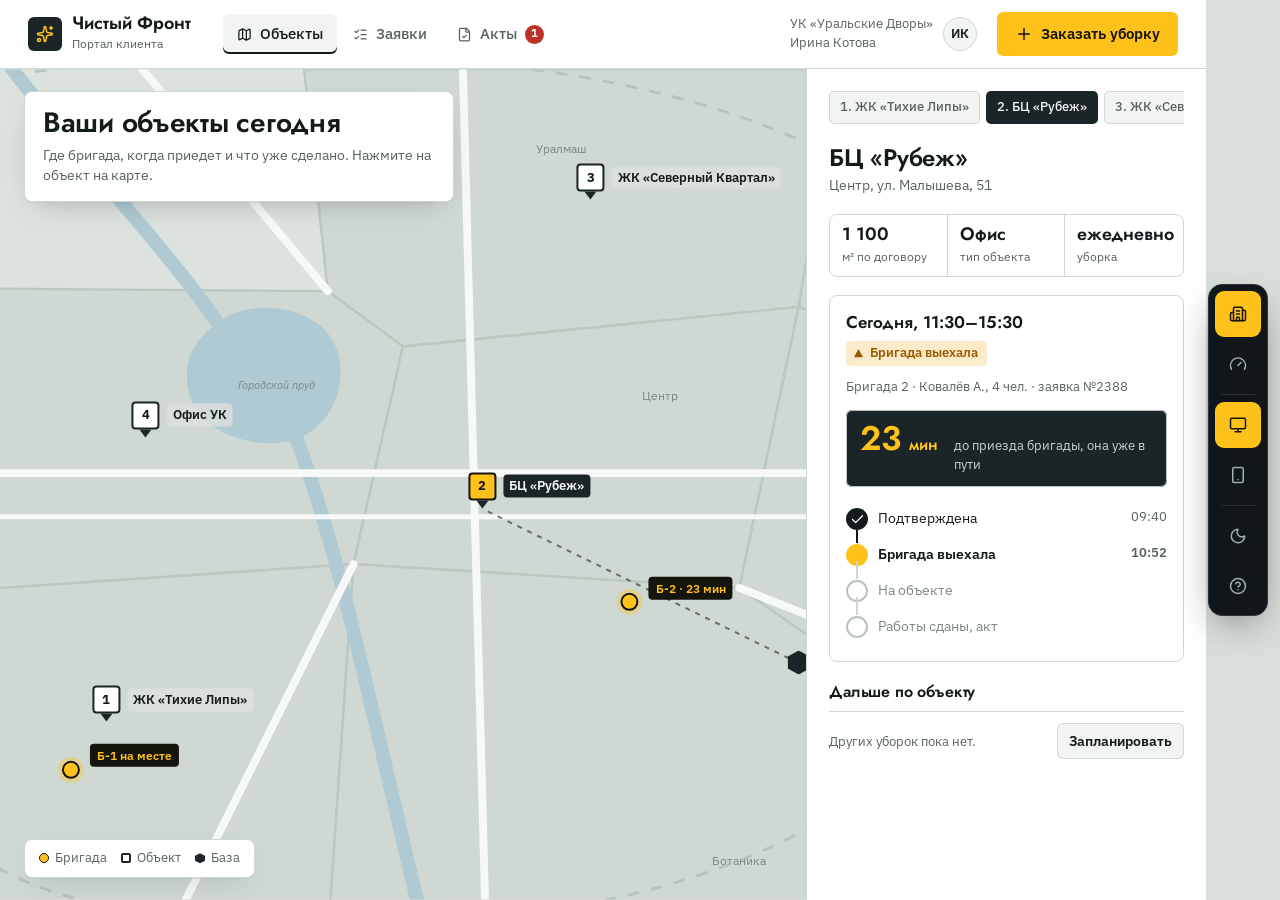
==== commit 61918922: "Чистый Фронт: видимый выбор в тёмной теме, реалистичная скорость бригад Co-Authored-By: Claude Opus " ====
--- a/chisty-front/index.html
+++ b/chisty-front/index.html
@@ -12,7 +12,7 @@
 :root{
   --bg:#E6EAE7;--bg2:#D9DFDB;--surf:#FFFFFF;--surf2:#F2F4F2;--line:#D0D8D3;--line2:#B9C3BD;
   --ink:#131A1B;--ink2:#566260;--ink3:#7C8886;
-  --brand:#1B2527;--brandInk:#EEF2EF;--brand2:#2A3638;
+  --brand:#1B2527;--brandInk:#EEF2EF;--brand2:#2A3638;--sel:#1B2527;--selInk:#F4F6F4;
   --act:#FFC21A;--actH:#FFB000;--actInk:#16150D;
   --ok:#127A52;--okBg:#DDF1E7;--warn:#9A5B00;--warnBg:#FCEBCB;--bad:#BE3128;--badBg:#F9DFDC;--info:#2457C5;--infoBg:#DFE8FA;
   --land:#DCE2DE;--dist:#CFD8D2;--distLine:#BCC7C0;--water:#AFCAD3;--road:#F7F9F8;--pin:#1B2527;
@@ -22,13 +22,13 @@
 }
 @media (prefers-color-scheme:dark){:root:not([data-theme="light"]){
   --bg:#0C1112;--bg2:#070A0B;--surf:#141B1D;--surf2:#1A2326;--line:#263235;--line2:#34434A;
-  --ink:#E8EDEB;--ink2:#9BA8A6;--ink3:#73817F;--brand:#1E2A2D;--brandInk:#EEF2EF;--brand2:#2B393C;
+  --ink:#E8EDEB;--ink2:#9BA8A6;--ink3:#73817F;--brand:#1E2A2D;--brandInk:#EEF2EF;--brand2:#2B393C;--sel:#E8EDEB;--selInk:#111718;
   --okBg:#123527;--ok:#4FCB95;--warnBg:#3A2A0E;--warn:#F2B24B;--badBg:#3D1714;--bad:#FF7A70;--infoBg:#14254A;--info:#82A6FF;
   --land:#141D1F;--dist:#18232A;--distLine:#26343B;--water:#1D3D49;--road:#23323A;--pin:#E8EDEB;
   --sh:0 1px 0 rgba(0,0,0,.3),0 12px 30px -14px rgba(0,0,0,.7);color-scheme:dark}}
 :root[data-theme="dark"]{
   --bg:#0C1112;--bg2:#070A0B;--surf:#141B1D;--surf2:#1A2326;--line:#263235;--line2:#34434A;
-  --ink:#E8EDEB;--ink2:#9BA8A6;--ink3:#73817F;--brand:#1E2A2D;--brandInk:#EEF2EF;--brand2:#2B393C;
+  --ink:#E8EDEB;--ink2:#9BA8A6;--ink3:#73817F;--brand:#1E2A2D;--brandInk:#EEF2EF;--brand2:#2B393C;--sel:#E8EDEB;--selInk:#111718;
   --okBg:#123527;--ok:#4FCB95;--warnBg:#3A2A0E;--warn:#F2B24B;--badBg:#3D1714;--bad:#FF7A70;--infoBg:#14254A;--info:#82A6FF;
   --land:#141D1F;--dist:#18232A;--distLine:#26343B;--water:#1D3D49;--road:#23323A;--pin:#E8EDEB;
   --sh:0 1px 0 rgba(0,0,0,.3),0 12px 30px -14px rgba(0,0,0,.7);color-scheme:dark}
@@ -109,7 +109,7 @@
 .pin:hover .sq{transform:translateY(-2px)}
 .pin .lbl{font-size:13px;font-weight:600;color:var(--ink);background:color-mix(in srgb,var(--land) 80%,transparent);padding:2px 6px;border-radius:4px;white-space:nowrap}
 .pin.on .sq{background:var(--act);border-color:#16150D;color:#16150D}
-.pin.on .lbl{background:var(--brand);color:var(--brandInk)}
+.pin.on .lbl{background:var(--sel);color:var(--selInk)}
 .intro .pin{animation:drop .5s var(--d) cubic-bezier(.2,1.4,.4,1) both}
 @keyframes drop{from{opacity:0;transform:translate(-14px,calc(-100% - 18px))}to{opacity:1;transform:translate(-14px,-100%)}}
 .brg{position:absolute;transform:translate(-50%,-50%);display:flex;align-items:center;gap:6px;transition:left 1s linear,top 1s linear;z-index:2;pointer-events:none}
@@ -123,7 +123,7 @@
 @keyframes slideIn{from{opacity:0;transform:translateX(24px)}to{opacity:1;transform:none}}
 .objtabs{display:flex;gap:6px;overflow-x:auto;padding-bottom:2px;scrollbar-width:none}
 .objtabs button{flex:none;padding:7px 11px;border-radius:5px;font-size:13px;font-weight:500;background:var(--surf2);color:var(--ink2);box-shadow:inset 0 0 0 1px var(--line)}
-.objtabs button.on{background:var(--brand);color:var(--brandInk);box-shadow:none}
+.objtabs button.on{background:var(--sel);color:var(--selInk);box-shadow:none}
 .ob h2{font-size:24px;line-height:1.15}
 .ob .ad{color:var(--ink2);font-size:14px;margin-top:4px}
 .facts{display:grid;grid-template-columns:repeat(3,minmax(0,1fr));border:1px solid var(--line);border-radius:var(--r);overflow:hidden}
@@ -133,7 +133,7 @@
 .visit .top{display:flex;justify-content:space-between;align-items:center;gap:8px 10px;margin-bottom:12px;flex-wrap:wrap}
 .visit .when{font:600 17px/1.2 var(--fd);white-space:nowrap}
 .visit .brig{font-size:13px;color:var(--ink2);margin-bottom:14px}
-.eta{display:flex;align-items:baseline;gap:8px;background:var(--brand);color:var(--brandInk);border-radius:6px;padding:12px 14px;margin-bottom:14px}
+.eta{display:flex;align-items:baseline;gap:8px;box-shadow:inset 0 0 0 1px var(--line2);background:var(--brand);color:var(--brandInk);border-radius:6px;padding:12px 14px;margin-bottom:14px}
 .eta b{font:600 34px/1 var(--fd);color:var(--act);white-space:nowrap}.eta em{font:600 16px var(--fd);font-style:normal;color:var(--act);margin-right:8px}.eta span{font-size:13px;opacity:.85}
 .steps{list-style:none;margin:0;padding:0;display:grid;gap:0}
 .steps li{display:grid;grid-template-columns:22px 1fr auto;gap:10px;align-items:start;padding:7px 0;position:relative;font-size:14px;color:var(--ink3)}
@@ -188,7 +188,7 @@
 .fl em{font-style:normal;font-weight:400;color:var(--ink2)}
 .chips{display:flex;flex-wrap:wrap;gap:8px}
 .chip{padding:9px 13px;border-radius:6px;background:var(--surf2);box-shadow:inset 0 0 0 1px var(--line);font-size:14px;font-weight:500;min-height:40px;transition:background .15s,box-shadow .15s}
-.chip.on{background:var(--brand);color:var(--brandInk);box-shadow:none}
+.chip.on{background:var(--sel);color:var(--selInk);box-shadow:none}
 .chip small{display:block;font-size:12px;font-weight:400;opacity:.75}
 .types{display:grid;grid-template-columns:repeat(auto-fill,minmax(150px,1fr));gap:10px}
 .ty{text-align:left;border-radius:var(--r);overflow:hidden;box-shadow:inset 0 0 0 1px var(--line);background:var(--surf);transition:box-shadow .15s,transform .15s}
@@ -208,9 +208,9 @@
 .calc div{display:flex;justify-content:space-between;gap:10px}.calc b{color:var(--ink);font-weight:600}
 .slots{display:grid;grid-template-columns:repeat(auto-fill,minmax(118px,1fr));gap:8px}
 .slot{padding:10px;border-radius:6px;box-shadow:inset 0 0 0 1px var(--line);text-align:left;background:var(--surf);transition:background .15s}
-.slot b{display:block;font:600 17px/1.1 var(--fd)}.slot span{font-size:12px;color:var(--ink2)}
-.slot.on{background:var(--brand);color:var(--brandInk);box-shadow:none}.slot.on span{color:var(--brandInk);opacity:.8}
-.slot.few span{color:var(--warn);font-weight:600}.slot.on.few span{color:var(--act)}
+.slot b{display:block;font:600 16px/1.1 var(--fd);white-space:nowrap}.slot span{font-size:12px;color:var(--ink2)}
+.slot.on{background:var(--sel);color:var(--selInk);box-shadow:none}.slot.on span{color:var(--selInk);opacity:.8}
+.slot.few span{color:var(--warn);font-weight:600}.slot.on.few span{color:var(--selInk)}
 .sum{border:1px solid var(--line);border-radius:var(--r);padding:4px 14px}
 .sum div{display:flex;justify-content:space-between;gap:12px;padding:9px 0;border-bottom:1px solid var(--line);font-size:14px}.sum div:last-child{border:0}
 .sum span{color:var(--ink2)}.sum b{text-align:right}
@@ -456,11 +456,11 @@
 const NOW=11;
 
 const TYPES=[
- {id:'office',name:'Офис',rate:42,speed:140,bg:'#FFE69A'},
- {id:'mop',name:'ЖК, места общего пользования',short:'ЖК, МОП',rate:26,speed:240,bg:'#BFE6D3'},
- {id:'retail',name:'Торговая площадь',rate:48,speed:170,bg:'#C9DBF6'},
- {id:'general',name:'Генеральная уборка',rate:95,speed:75,bg:'#F6CFC6'},
- {id:'renov',name:'После ремонта',rate:140,speed:55,bg:'#E3DCCB'}];
+ {id:'office',name:'Офис',rate:42,speed:220,bg:'#FFE69A'},
+ {id:'mop',name:'ЖК, места общего пользования',short:'ЖК, МОП',rate:26,speed:400,bg:'#BFE6D3'},
+ {id:'retail',name:'Торговая площадь',rate:48,speed:240,bg:'#C9DBF6'},
+ {id:'general',name:'Генеральная уборка',rate:95,speed:110,bg:'#F6CFC6'},
+ {id:'renov',name:'После ремонта',rate:140,speed:80,bg:'#E3DCCB'}];
 const FREQ=[{id:'once',name:'Разово',k:1},{id:'week',name:'Раз в неделю',k:.9,note:'−10%'},{id:'daily',name:'Ежедневно',k:.8,note:'−20%'}];
 const EXTRAS=[{id:'win',name:'Мойка окон',fix:3500,h:1},{id:'carpet',name:'Химчистка ковролина',per:12,h:1},{id:'dez',name:'Дезинфекция',per:8,h:0},{id:'park',name:'Уборка паркинга',fix:6500,h:1}];
 const BRIG=[{id:'b1',n:'Бригада 1',lead:'Сафина Г.',p:4},{id:'b2',n:'Бригада 2',lead:'Ковалёв А.',p:4},{id:'b3',n:'Бригада 3',lead:'Нуриев Р.',p:3},{id:'b4',n:'Бригада 4',lead:'Лаптева О.',p:4},{id:'b5',n:'Бригада 5',lead:'Мельник Д.',p:3}];
